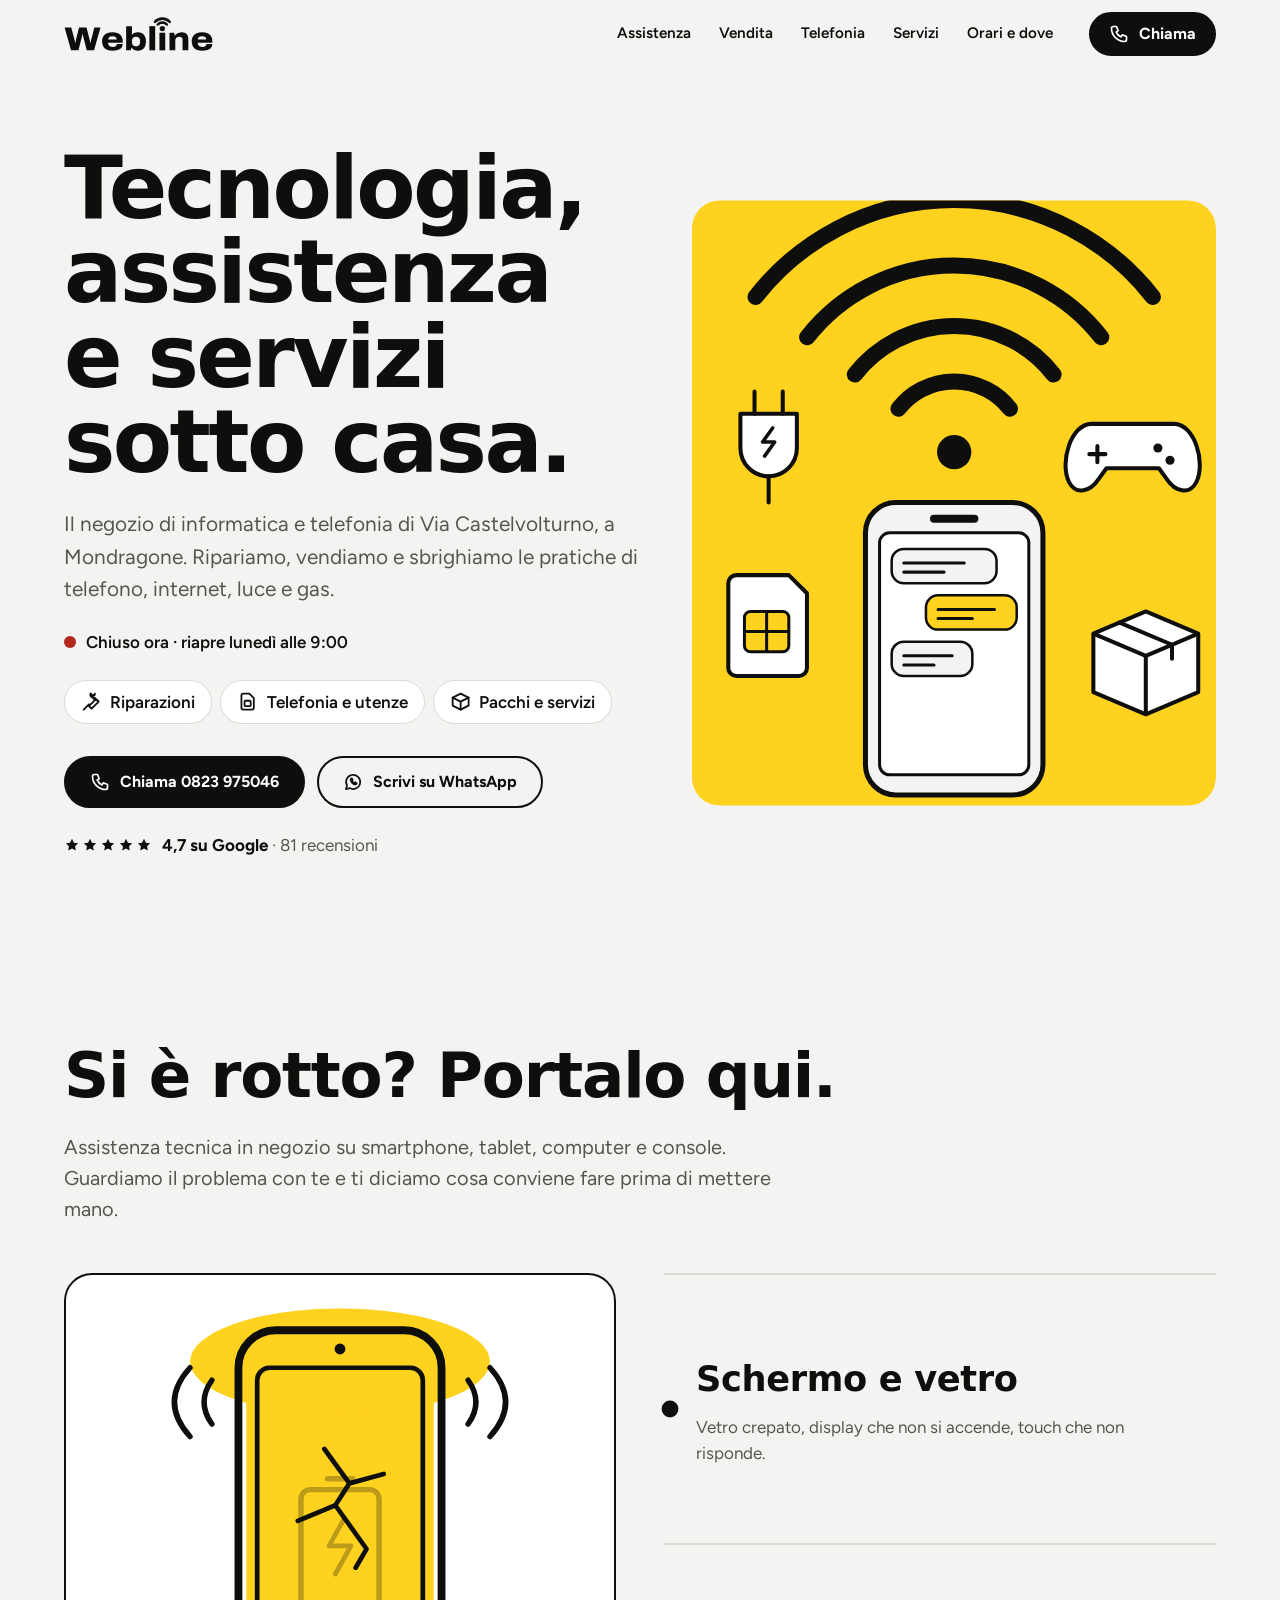
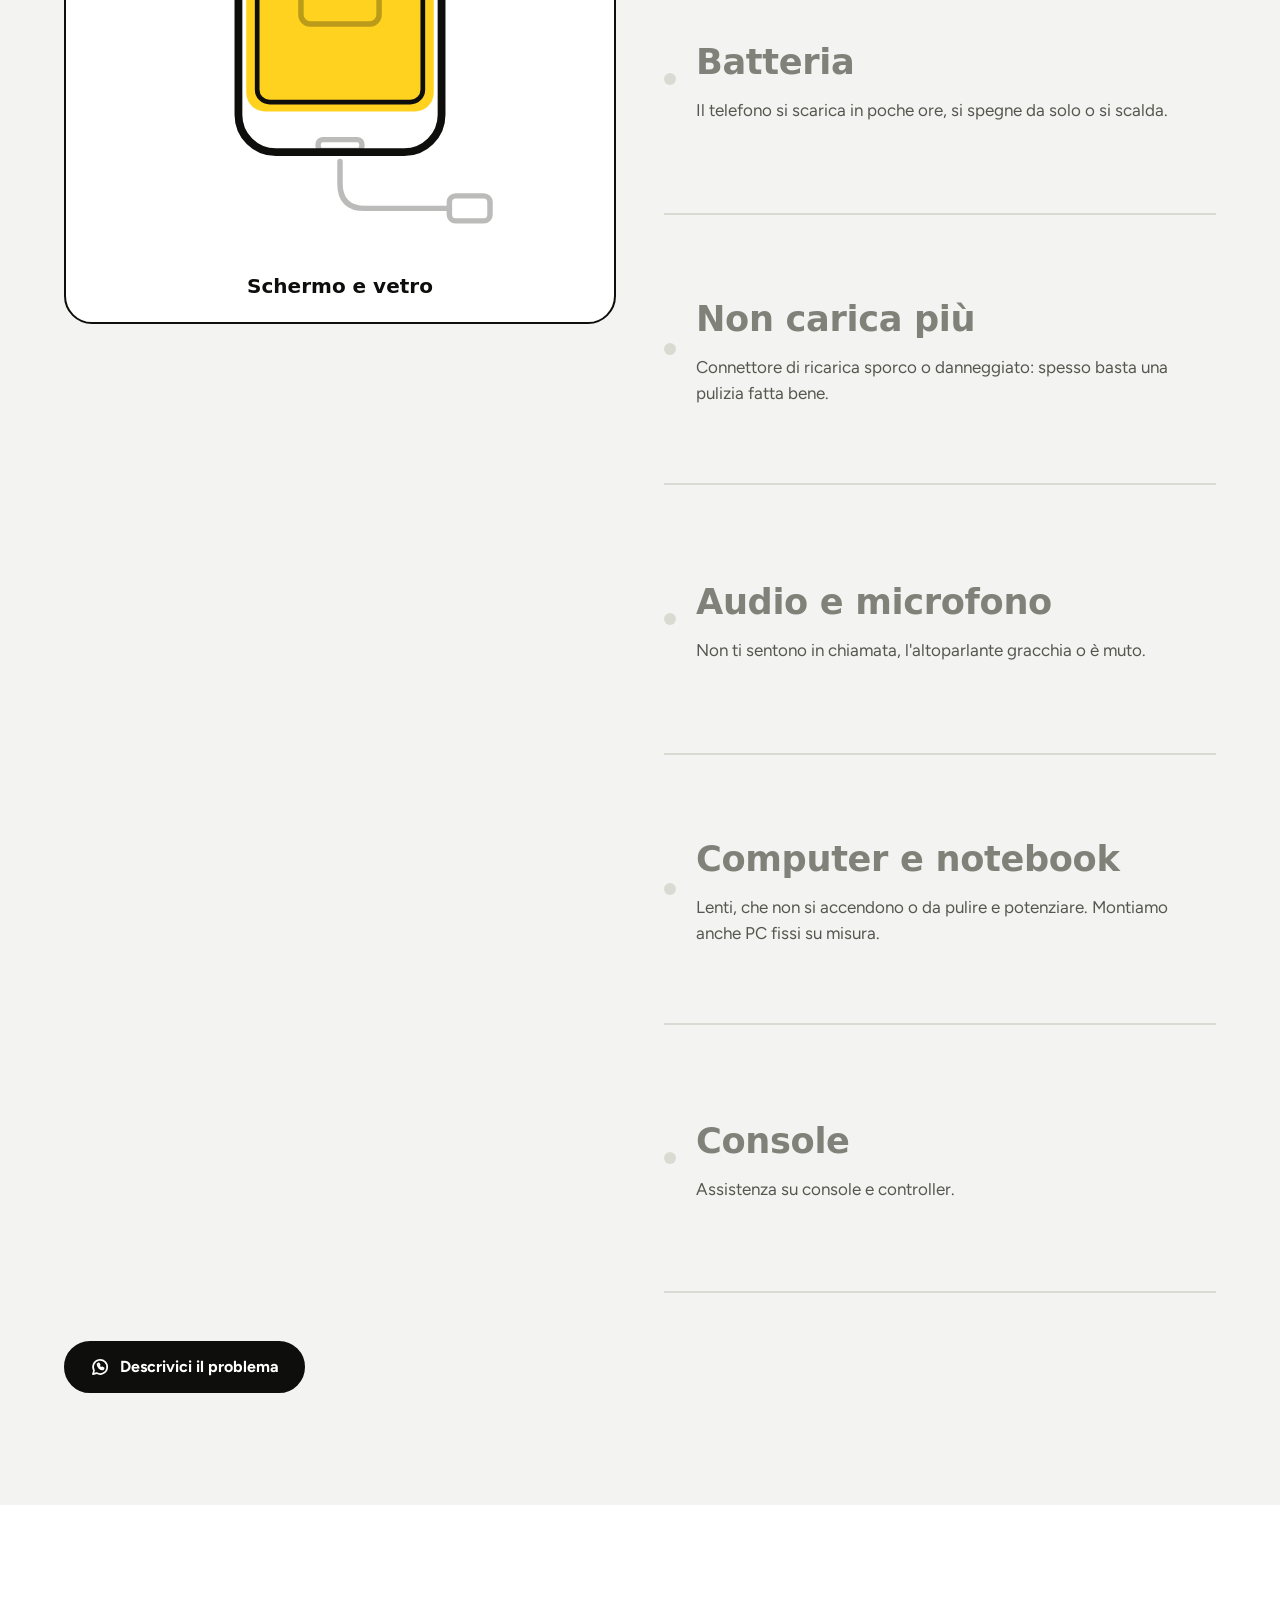
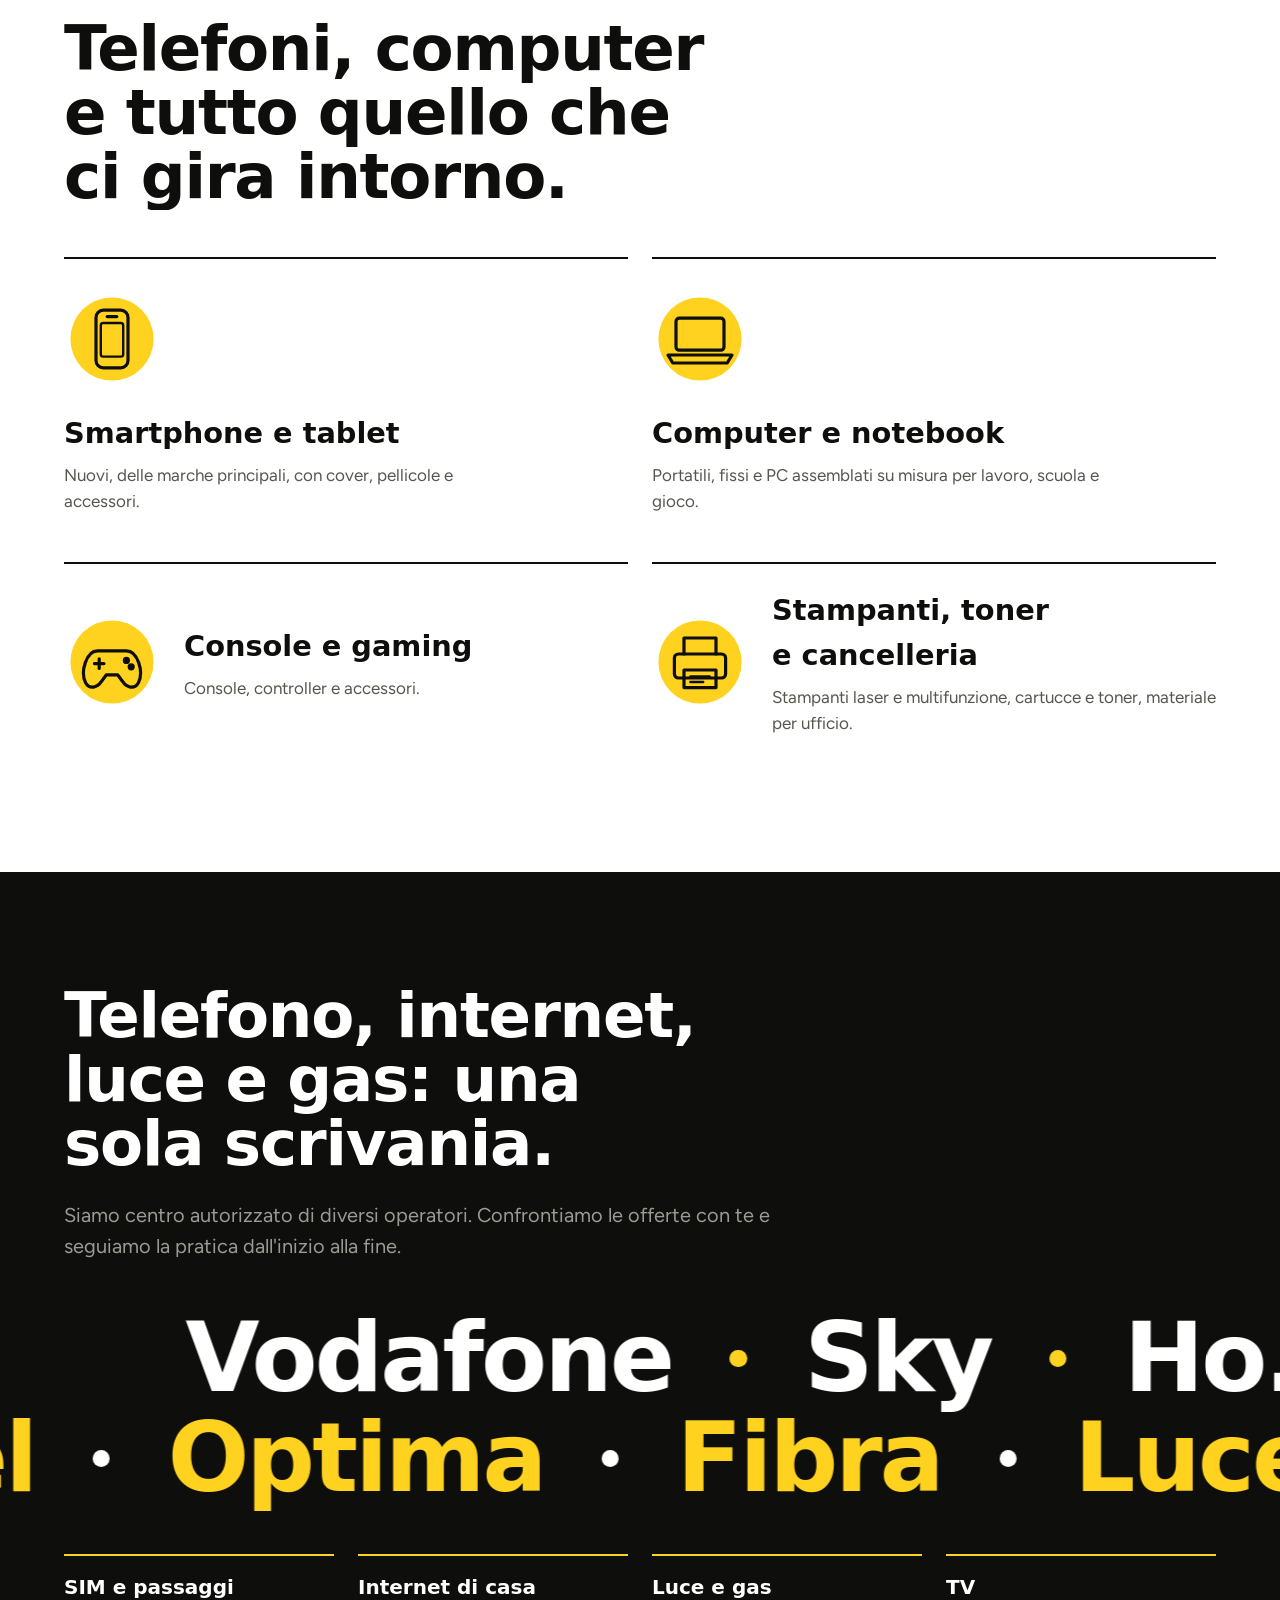
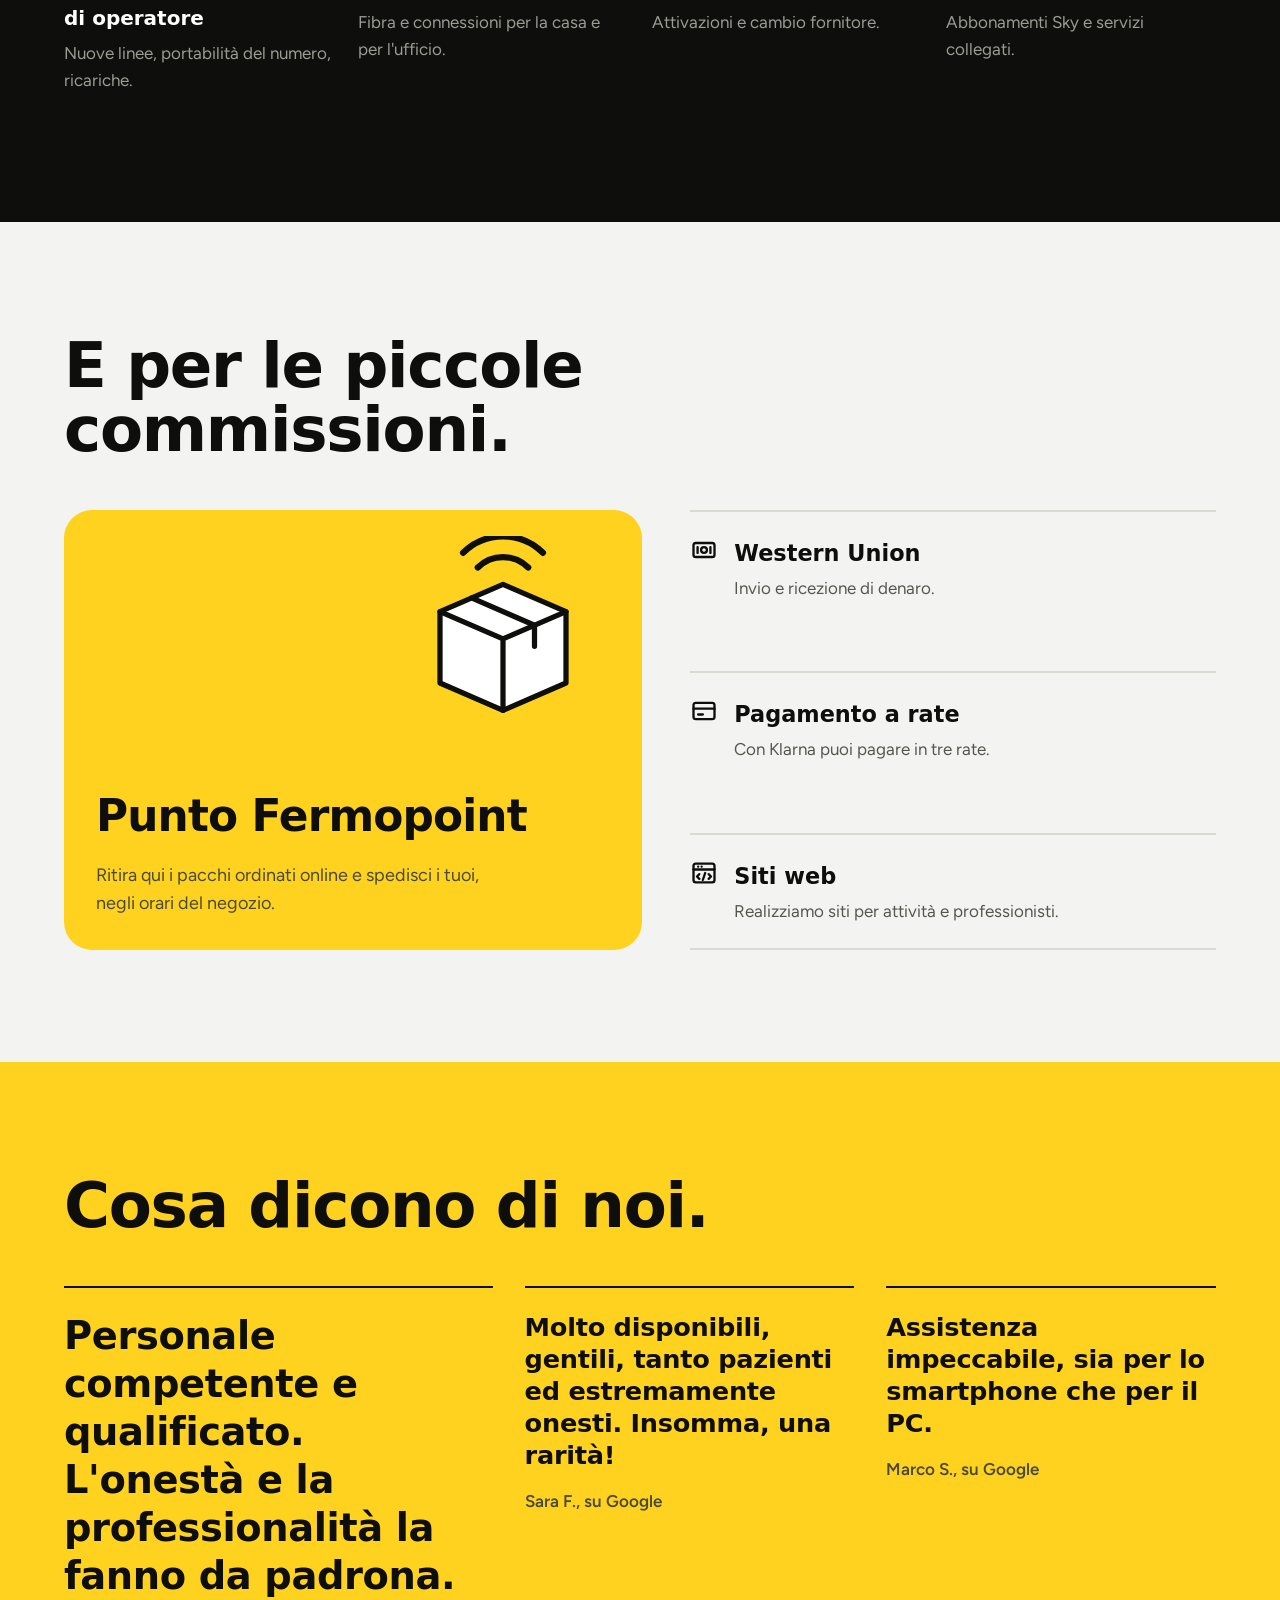
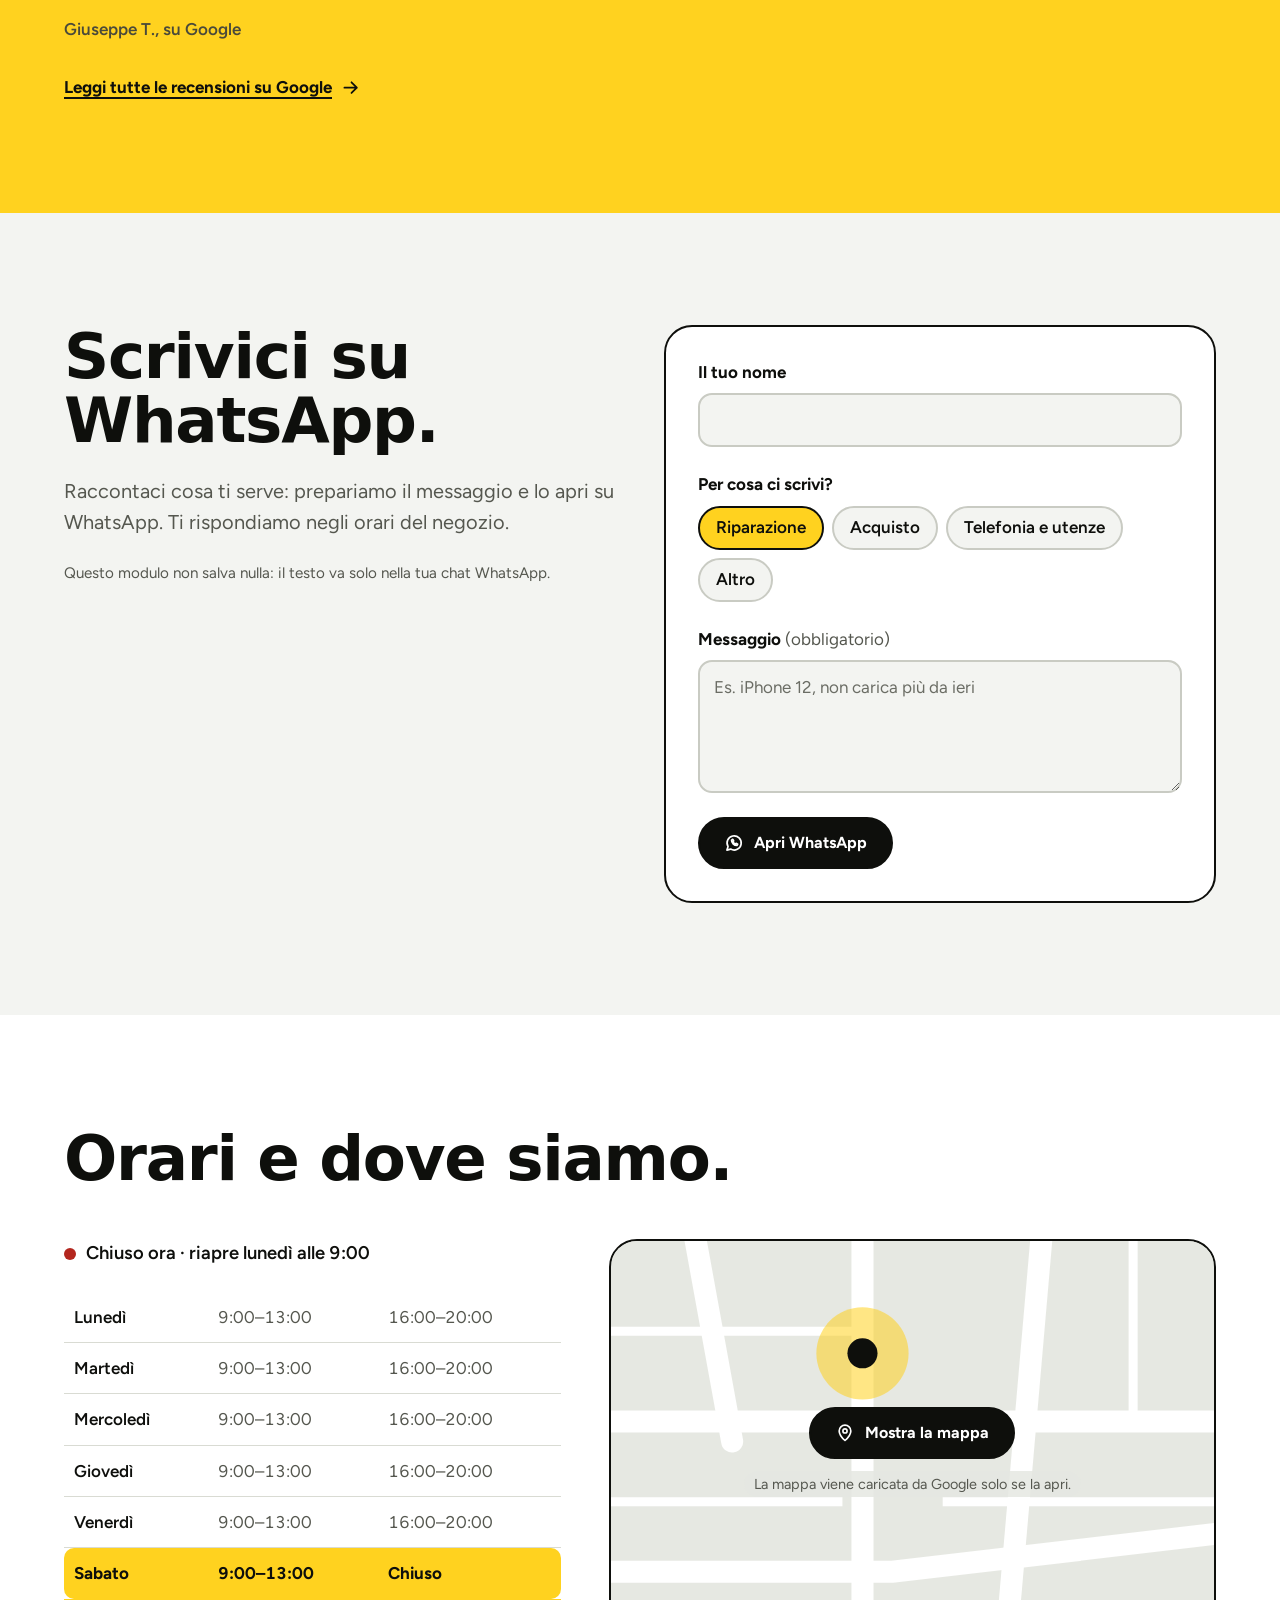
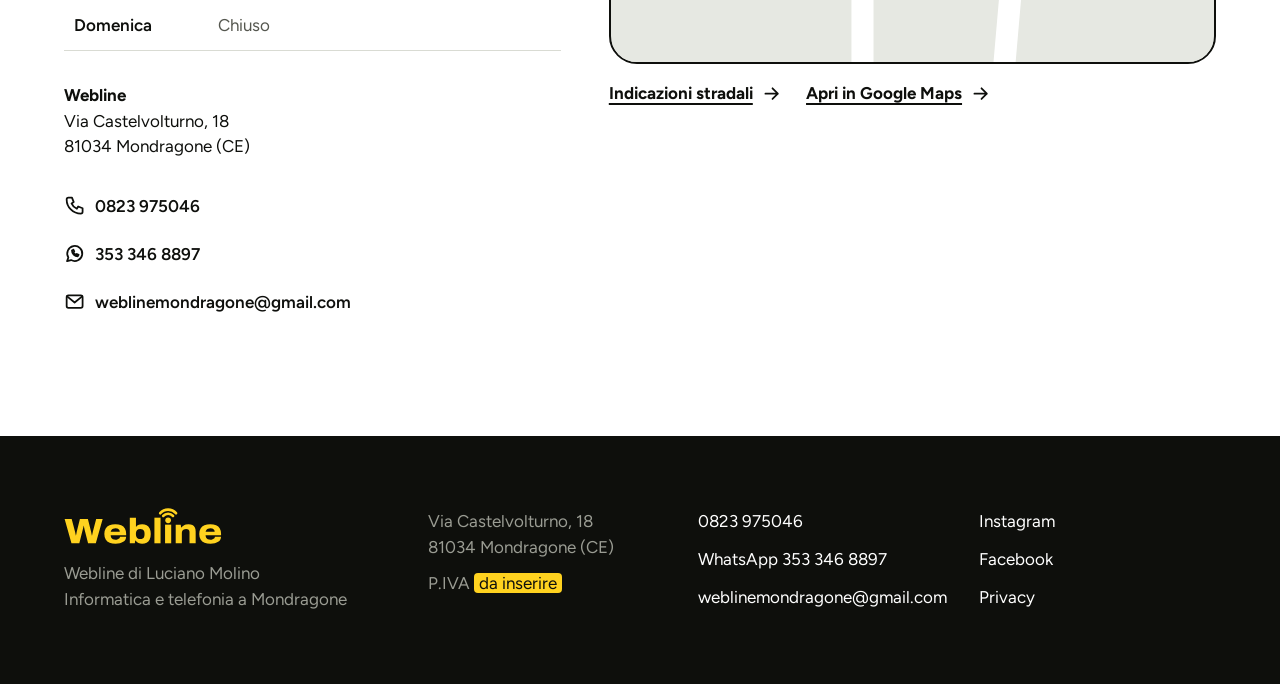
==== index.html @ 8e99d9e1 "Add files via upload" ====
<!doctype html>
<html lang="it">
<head>
<meta charset="utf-8">
<meta name="viewport" content="width=device-width, initial-scale=1">
<title>Webline Mondragone – Assistenza smartphone e PC, telefonia e servizi</title>
<meta name="description" content="Webline di Luciano Molino, Via Castelvolturno 18 a Mondragone: assistenza e vendita di smartphone, computer e console, centro telefonia e utenze, punto Fermopoint.">
<link rel="canonical" href="https://www.weblinemondragone.it/">
<meta name="theme-color" content="#FFD21F">
<meta property="og:type" content="website">
<meta property="og:locale" content="it_IT">
<meta property="og:title" content="Webline Mondragone – Tecnologia, assistenza e servizi sotto casa">
<meta property="og:description" content="Assistenza e vendita di smartphone, computer e console, telefonia e utenze, punto Fermopoint. Via Castelvolturno 18, Mondragone.">
<meta property="og:url" content="https://www.weblinemondragone.it/">
<meta property="og:image" content="https://www.weblinemondragone.it/assets/img/og.png">
<meta property="og:image:width" content="1200">
<meta property="og:image:height" content="630">
<link rel="icon" href="assets/img/favicon.svg" type="image/svg+xml">
<link rel="apple-touch-icon" href="assets/img/apple-touch-icon.png">
<link rel="preload" href="assets/fonts/archivo.woff2" as="font" type="font/woff2" crossorigin>
<link rel="preload" href="assets/fonts/figtree.woff2" as="font" type="font/woff2" crossorigin>
<link rel="stylesheet" href="assets/css/style.css?v=1">
<script type="application/ld+json">
{
  "@context": "https://schema.org",
  "@type": ["ComputerStore", "MobilePhoneStore"],
  "@id": "https://www.weblinemondragone.it/#negozio",
  "name": "Webline di Luciano Molino",
  "alternateName": "Webline Mondragone",
  "url": "https://www.weblinemondragone.it/",
  "logo": "https://www.weblinemondragone.it/assets/img/logo.svg",
  "image": "https://www.weblinemondragone.it/assets/img/og.png",
  "telephone": "+39 0823 975046",
  "email": "weblinemondragone@gmail.com",
  "address": {
    "@type": "PostalAddress",
    "streetAddress": "Via Castelvolturno, 18",
    "postalCode": "81034",
    "addressLocality": "Mondragone",
    "addressRegion": "CE",
    "addressCountry": "IT"
  },
  "geo": { "@type": "GeoCoordinates", "latitude": 41.114053, "longitude": 13.9073981 },
  "hasMap": "https://www.google.com/maps/search/?api=1&query=WebLine%20Mondragone&query_place_id=ChIJDYV8uSzeOhMRiIseJ2ymtq4",
  "openingHoursSpecification": [
    { "@type": "OpeningHoursSpecification", "dayOfWeek": ["Monday","Tuesday","Wednesday","Thursday","Friday"], "opens": "09:00", "closes": "13:00" },
    { "@type": "OpeningHoursSpecification", "dayOfWeek": ["Monday","Tuesday","Wednesday","Thursday","Friday"], "opens": "16:00", "closes": "20:00" },
    { "@type": "OpeningHoursSpecification", "dayOfWeek": "Saturday", "opens": "09:00", "closes": "13:00" }
  ],
  "areaServed": "Mondragone",
  "sameAs": [
    "https://www.instagram.com/weblinemondragone/",
    "https://www.facebook.com/web.line.90/"
  ]
}
</script>
</head>
<body>
<a class="skip" href="#contenuto">Vai al contenuto</a>

<header class="top" id="top">
  <div class="top__in">
    <a class="brand" href="#top" aria-label="Webline, torna all'inizio"><svg class="logo" xmlns="http://www.w3.org/2000/svg" viewBox="-10 -998 4490 1018" fill="currentColor" aria-hidden="true" focusable="false"><g transform="scale(1 -1)"><path transform="translate(0 0)" d="M201.1 0 7.7 687.3H207.4L302.3 323.1Q306.3 310 310.1 291.4Q314 272.7 318 253.7Q322 234.7 324.5 220.5H329.9Q331.9 231.3 334.5 245.2Q337.1 259 339.9 273.3Q342.6 287.5 345.5 300.6Q348.4 313.7 350.4 323.1L439.9 687.3H665.5L756.1 323.1Q759.4 311 763.2 292.6Q767.1 274.2 770.9 254.8Q774.8 235.5 777.4 220.5H782.8Q785 231.4 788 245Q791 258.6 793.9 272.7Q796.9 286.7 800 299.7Q803.1 312.8 805.6 323.1L899.9 687.3H1083.4L889.6 0H670.7L569.3 397.4Q566.1 411.9 561.8 429.7Q557.6 447.5 554.3 464.7Q551.1 481.9 548.8 494.1H543.8Q541.5 480.7 537.7 462.7Q534 444.7 530.3 427.4Q526.5 410.2 523.3 397.4L423 0Z"/><path transform="translate(1091 0)" d="M357.9 -12Q259.3 -12 187.9 17.4Q116.6 46.7 78.2 107.9Q39.8 169 39.8 263.5Q39.8 356.8 77.7 417.9Q115.6 479 185.3 509.2Q255.1 539.3 350.8 539.3Q448.4 539.3 516.8 510Q585.1 480.6 620.8 420.6Q656.5 360.6 656.5 268V229.4H218.5Q220.2 187.3 235.8 159Q251.4 130.7 282.2 117Q312.9 103.3 358.4 103.3Q384.1 103.3 406.3 109Q428.4 114.8 445 125.7Q461.5 136.5 471 152Q480.5 167.5 481.1 186.9H655.4Q655.4 139.9 634.2 102.8Q613 65.7 573.7 40.2Q534.4 14.7 479.6 1.4Q424.8 -12 357.9 -12ZM219.5 323.2H474.9Q474.9 347.8 466.4 366.4Q457.9 385 442.1 397.9Q426.4 410.8 404.5 417.3Q382.7 423.8 356.1 423.8Q314.9 423.8 285.9 411.9Q256.9 399.9 240.6 377.5Q224.2 355 219.5 323.2Z"/><path transform="translate(1787 0)" d="M410.8 -12Q355.1 -12 307 8.9Q258.9 29.7 226.6 77.4H218.8L205.4 0H63.9V724.3H237.8V469.2H245Q264.2 493 291 508.6Q317.8 524.2 349.6 531.8Q381.4 539.3 414.4 539.3Q485.9 539.3 540.3 509.5Q594.8 479.8 625.6 418.9Q656.4 358 656.4 264.1Q656.4 170 625.6 108.8Q594.8 47.5 539.7 17.8Q484.6 -12 410.8 -12ZM358.6 120.6Q400.6 120.6 427.6 136Q454.5 151.5 467.3 180.6Q480.1 209.8 480.1 250.1V276.4Q480.1 317 467.3 346.1Q454.5 375.1 427.8 390.9Q401.1 406.7 359 406.7Q328 406.7 304.9 396.8Q281.8 386.9 266.7 369Q251.6 351.2 244.1 326.2Q236.7 301.3 236.7 270.9V255.2Q236.7 215 249.9 184.7Q263 154.3 290.2 137.5Q317.4 120.6 358.6 120.6Z"/><path transform="translate(2483 0)" d="M63.6 0V724.3H237.5V0Z"/><path transform="translate(2784 0)" d="M63.6 0V527.3H237.5V0Z"/><path transform="translate(3085 0)" d="M63.6 0V527.3H205.7L217.8 445.9H225.8Q249.4 478.1 280.8 498.7Q312.1 519.3 349.1 529.3Q386.1 539.3 425.1 539.3Q491.6 539.3 536.7 516.7Q581.8 494.1 605.1 448.6Q628.4 403 628.4 333.8V0H454.3V309.4Q454.3 333.8 447.8 352Q441.3 370.2 429.1 382.2Q416.9 394.2 398.9 400.2Q380.9 406.2 357.6 406.2Q323.6 406.2 296.5 391.5Q269.4 376.7 253.4 351.2Q237.5 325.6 237.5 292.3V0Z"/><path transform="translate(3775 0)" d="M357.9 -12Q259.3 -12 187.9 17.4Q116.6 46.7 78.2 107.9Q39.8 169 39.8 263.5Q39.8 356.8 77.7 417.9Q115.6 479 185.3 509.2Q255.1 539.3 350.8 539.3Q448.4 539.3 516.8 510Q585.1 480.6 620.8 420.6Q656.5 360.6 656.5 268V229.4H218.5Q220.2 187.3 235.8 159Q251.4 130.7 282.2 117Q312.9 103.3 358.4 103.3Q384.1 103.3 406.3 109Q428.4 114.8 445 125.7Q461.5 136.5 471 152Q480.5 167.5 481.1 186.9H655.4Q655.4 139.9 634.2 102.8Q613 65.7 573.7 40.2Q534.4 14.7 479.6 1.4Q424.8 -12 357.9 -12ZM219.5 323.2H474.9Q474.9 347.8 466.4 366.4Q457.9 385 442.1 397.9Q426.4 410.8 404.5 417.3Q382.7 423.8 356.1 423.8Q314.9 423.8 285.9 411.9Q256.9 399.9 240.6 377.5Q224.2 355 219.5 323.2Z"/><circle cx="2934.5" cy="650" r="80"/><path class="arc" fill="none" stroke="currentColor" stroke-width="76" stroke-linecap="round" d="M3072 773.8A185 185 0 0 1 2797 773.8"/><path class="arc" fill="none" stroke="currentColor" stroke-width="76" stroke-linecap="round" d="M3157.4 850.7A300 300 0 0 1 2711.6 850.7"/></g></svg></a>
    <nav class="nav" aria-label="Sezioni">
      <a href="#assistenza">Assistenza</a>
      <a href="#vendita">Vendita</a>
      <a href="#telefonia">Telefonia</a>
      <a href="#servizi">Servizi</a>
      <a href="#dove">Orari e dove</a>
    </nav>
    <a class="btn btn--ink btn--sm top__call" href="tel:+390823975046"><svg class="ic" viewBox="0 0 24 24" aria-hidden="true" focusable="false" fill="none" stroke="currentColor" stroke-width="2" stroke-linecap="round" stroke-linejoin="round"><path d="M5 3h4l2 5-2.5 1.5a11 11 0 0 0 6 6L16 13l5 2v4a2 2 0 0 1-2 2A16 16 0 0 1 3 5a2 2 0 0 1 2-2"/></svg><span>Chiama</span></a>
    <button class="menu-btn" type="button" aria-expanded="false" aria-controls="menu"><span class="menu-btn__bars" aria-hidden="true"></span><span class="sr">Apri il menu</span></button>
  </div>
</header>

<div class="menu" id="menu" hidden>
  <nav aria-label="Menu">
    <a href="#assistenza">Assistenza</a>
    <a href="#vendita">Vendita</a>
    <a href="#telefonia">Telefonia</a>
    <a href="#servizi">Servizi</a>
    <a href="#scrivici">Scrivici</a>
    <a href="#dove">Orari e dove</a>
  </nav>
  <div class="menu__foot">
    <a class="btn btn--signal" href="tel:+390823975046"><svg class="ic" viewBox="0 0 24 24" aria-hidden="true" focusable="false" fill="none" stroke="currentColor" stroke-width="2" stroke-linecap="round" stroke-linejoin="round"><path d="M5 3h4l2 5-2.5 1.5a11 11 0 0 0 6 6L16 13l5 2v4a2 2 0 0 1-2 2A16 16 0 0 1 3 5a2 2 0 0 1 2-2"/></svg><span>0823 975046</span></a>
    <a class="btn btn--line-light" href="https://wa.me/393533468897" target="_blank" rel="noopener"><svg class="ic" viewBox="0 0 24 24" aria-hidden="true" focusable="false" fill="none" stroke="currentColor" stroke-width="2" stroke-linecap="round" stroke-linejoin="round"><path d="M3.5 20.5l1.4-4.2A8.5 8.5 0 1 1 8 19.3z"/><path d="M9 8.5c0 3.5 3 6.5 6.5 6.5l1-1.6-2-1-1 .8a5 5 0 0 1-2.7-2.7l.8-1-1-2z"/></svg><span>WhatsApp</span></a>
  </div>
</div>

<main id="contenuto">

<section class="hero" aria-labelledby="hero-t">
  <div class="hero__text">
    <h1 id="hero-t" class="hero__title"><span class="w">Tecnologia,</span> <span class="w">assistenza</span> <span class="w">e</span> <span class="w">servizi</span> <span class="w">sotto</span> <span class="w">casa.</span></h1>
    <p class="hero__sub">Il negozio di informatica e telefonia di Via Castelvolturno, a Mondragone. Ripariamo, vendiamo e sbrighiamo le pratiche di telefono, internet, luce e gas.</p>
    <p class="status" data-status><span class="status__dot" aria-hidden="true"></span><span data-status-text>Orari: lun–ven 9–13 e 16–20, sabato 9–13</span></p>
    <ul class="quick" aria-label="Vai a">
      <li><a href="#assistenza"><svg class="ic" viewBox="0 0 24 24" aria-hidden="true" focusable="false" fill="none" stroke="currentColor" stroke-width="2" stroke-linecap="round" stroke-linejoin="round"><path d="M14.7 6.3a4 4 0 0 0 5 5L21 13l-8 8-3-3 8-8-1.3-1.3a4 4 0 0 1-5-5l2.6 2.6 2-.4.4-2z" transform="translate(-1 -1)"/><path d="M3 21l6-6"/></svg>Riparazioni</a></li>
      <li><a href="#telefonia"><svg class="ic" viewBox="0 0 24 24" aria-hidden="true" focusable="false" fill="none" stroke="currentColor" stroke-width="2" stroke-linecap="round" stroke-linejoin="round"><path d="M7 3h7l5 5v11a2 2 0 0 1-2 2H7a2 2 0 0 1-2-2V5a2 2 0 0 1 2-2z"/><rect x="8.5" y="11" width="7" height="6" rx="1"/></svg>Telefonia e utenze</a></li>
      <li><a href="#servizi"><svg class="ic" viewBox="0 0 24 24" aria-hidden="true" focusable="false" fill="none" stroke="currentColor" stroke-width="2" stroke-linecap="round" stroke-linejoin="round"><path d="M3 7.5L12 3l9 4.5v9L12 21l-9-4.5z"/><path d="M3 7.5l9 4.5 9-4.5M12 12v9"/></svg>Pacchi e servizi</a></li>
    </ul>
    <div class="hero__cta">
      <a class="btn btn--ink" href="tel:+390823975046"><svg class="ic" viewBox="0 0 24 24" aria-hidden="true" focusable="false" fill="none" stroke="currentColor" stroke-width="2" stroke-linecap="round" stroke-linejoin="round"><path d="M5 3h4l2 5-2.5 1.5a11 11 0 0 0 6 6L16 13l5 2v4a2 2 0 0 1-2 2A16 16 0 0 1 3 5a2 2 0 0 1 2-2"/></svg><span>Chiama 0823 975046</span></a>
      <a class="btn btn--line" href="https://wa.me/393533468897" target="_blank" rel="noopener"><svg class="ic" viewBox="0 0 24 24" aria-hidden="true" focusable="false" fill="none" stroke="currentColor" stroke-width="2" stroke-linecap="round" stroke-linejoin="round"><path d="M3.5 20.5l1.4-4.2A8.5 8.5 0 1 1 8 19.3z"/><path d="M9 8.5c0 3.5 3 6.5 6.5 6.5l1-1.6-2-1-1 .8a5 5 0 0 1-2.7-2.7l.8-1-1-2z"/></svg><span>Scrivi su WhatsApp</span></a>
    </div>
    <p class="hero__proof"><a href="https://www.google.com/maps/search/?api=1&amp;query=WebLine%20Mondragone&amp;query_place_id=ChIJDYV8uSzeOhMRiIseJ2ymtq4" target="_blank" rel="noopener"><span class="stars" aria-hidden="true"><svg viewBox="0 0 24 24" aria-hidden="true"><path d="M12 2.8l2.8 5.9 6.4.8-4.7 4.4 1.2 6.4L12 17.2l-5.7 3.1 1.2-6.4-4.7-4.4 6.4-.8z" fill="currentColor"/></svg><svg viewBox="0 0 24 24" aria-hidden="true"><path d="M12 2.8l2.8 5.9 6.4.8-4.7 4.4 1.2 6.4L12 17.2l-5.7 3.1 1.2-6.4-4.7-4.4 6.4-.8z" fill="currentColor"/></svg><svg viewBox="0 0 24 24" aria-hidden="true"><path d="M12 2.8l2.8 5.9 6.4.8-4.7 4.4 1.2 6.4L12 17.2l-5.7 3.1 1.2-6.4-4.7-4.4 6.4-.8z" fill="currentColor"/></svg><svg viewBox="0 0 24 24" aria-hidden="true"><path d="M12 2.8l2.8 5.9 6.4.8-4.7 4.4 1.2 6.4L12 17.2l-5.7 3.1 1.2-6.4-4.7-4.4 6.4-.8z" fill="currentColor"/></svg><svg viewBox="0 0 24 24" aria-hidden="true"><path d="M12 2.8l2.8 5.9 6.4.8-4.7 4.4 1.2 6.4L12 17.2l-5.7 3.1 1.2-6.4-4.7-4.4 6.4-.8z" fill="currentColor"/></svg></span><span><strong>4,7 su Google</strong> · 81 recensioni</span></a></p>
  </div>

  <div class="hero__art" aria-hidden="true">
    <svg class="scene" viewBox="0 0 520 600" xmlns="http://www.w3.org/2000/svg">
      <g class="arcs" fill="none" stroke="#0E0F0C" stroke-width="16" stroke-linecap="round">
        <path class="h-arc" style="--i:0" d="M204.8 206.9A70 70 0 0 1 315.2 206.9"/>
<path class="h-arc" style="--i:1" d="M161.5 173.0A125 125 0 0 1 358.5 173.0"/>
<path class="h-arc" style="--i:2" d="M114.2 136.1A185 185 0 0 1 405.8 136.1"/>
<path class="h-arc" style="--i:3" d="M63.0 96.1A250 250 0 0 1 457.0 96.1"/>
      </g>
      <circle class="h-dot" cx="260" cy="250" r="17" fill="#0E0F0C"/>
      <g class="phone" data-depth="0.6">
        <rect x="172" y="300" width="176" height="290" rx="30" fill="#F3F4F1" stroke="#0E0F0C" stroke-width="5"/>
        <rect x="186" y="330" width="148" height="240" rx="10" fill="#fff" stroke="#0E0F0C" stroke-width="3"/>
        <rect x="236" y="312" width="48" height="8" rx="4" fill="#0E0F0C"/>
        <g class="bubbles">
          <rect class="b1" x="198" y="346" width="104" height="34" rx="12" fill="#F3F4F1" stroke="#0E0F0C" stroke-width="2.5"/>
          <path class="b1" d="M210 360h60M210 369h40" stroke="#0E0F0C" stroke-width="3" stroke-linecap="round"/>
          <rect class="b2" x="232" y="392" width="90" height="34" rx="12" fill="#FFD21F" stroke="#0E0F0C" stroke-width="2.5"/>
          <path class="b2" d="M244 406h56M244 415h34" stroke="#0E0F0C" stroke-width="3" stroke-linecap="round"/>
          <rect class="b3" x="198" y="438" width="80" height="34" rx="12" fill="#F3F4F1" stroke="#0E0F0C" stroke-width="2.5"/>
          <path class="b3" d="M210 452h48M210 461h30" stroke="#0E0F0C" stroke-width="3" stroke-linecap="round"/>
        </g>
      </g>
      <g class="float f-sim" data-depth="1.4">
        <path d="M44 372h52l18 18v74a8 8 0 0 1-8 8H44a8 8 0 0 1-8-8v-84a8 8 0 0 1 8-8z" fill="#fff" stroke="#0E0F0C" stroke-width="4" stroke-linejoin="round"/>
        <rect x="52" y="408" width="44" height="40" rx="6" fill="#FFD21F" stroke="#0E0F0C" stroke-width="3"/>
        <path d="M52 428h44M74 408v40" stroke="#0E0F0C" stroke-width="3"/>
      </g>
      <g class="float f-box" data-depth="1.8">
        <path d="M398 430l52-22 52 22v58l-52 22-52-22z" fill="#fff" stroke="#0E0F0C" stroke-width="4" stroke-linejoin="round"/>
        <path d="M398 430l52 22 52-22M450 452v58" fill="none" stroke="#0E0F0C" stroke-width="4" stroke-linejoin="round"/>
        <path d="M424 419l52 22v14" fill="none" stroke="#0E0F0C" stroke-width="4" stroke-linecap="round"/>
      </g>
      <g class="float f-pad" data-depth="1.1"><g transform="translate(0 110)">
        <path d="M396 112c-20 0-32 38-22 58 7 13 21 9 29-3l8-11h52l8 11c8 12 22 16 29 3 10-20-2-58-22-58z" fill="#fff" stroke="#0E0F0C" stroke-width="4" stroke-linejoin="round"/>
        <path d="M402 134v16M394 142h16" stroke="#0E0F0C" stroke-width="4" stroke-linecap="round"/>
        <circle cx="462" cy="136" r="4.5" fill="#0E0F0C"/><circle cx="474" cy="148" r="4.5" fill="#0E0F0C"/>
      </g></g>
      <g class="float f-plug" data-depth="1.5"><g transform="translate(-10 80)">
        <path d="M58 132h56v34a28 28 0 0 1-56 0z" fill="#fff" stroke="#0E0F0C" stroke-width="4" stroke-linejoin="round"/>
        <path d="M72 132v-22M100 132v-22M86 194v26" stroke="#0E0F0C" stroke-width="4" stroke-linecap="round"/>
        <path d="M90 146l-10 14h12l-10 14" fill="none" stroke="#0E0F0C" stroke-width="3.5" stroke-linecap="round" stroke-linejoin="round"/>
      </g></g>
    </svg>
  </div>
</section>

<section class="repair" id="assistenza" aria-labelledby="rep-t">
  <div class="repair__head">
    <h2 id="rep-t" class="h2">Si è rotto? Portalo qui.</h2>
    <p class="lead">Assistenza tecnica in negozio su smartphone, tablet, computer e console. Guardiamo il problema con te e ti diciamo cosa conviene fare prima di mettere mano.</p>
  </div>
  <div class="repair__grid">
    <div class="repair__visual" aria-hidden="true">
      <div class="device-stage">
        <svg class="dev dev--phone is-on" viewBox="0 0 320 360" xmlns="http://www.w3.org/2000/svg">
          <g class="hl">
            <rect data-hl="schermo" x="100" y="38" width="120" height="226" rx="12"/>
            <rect data-hl="batteria" x="122" y="100" width="76" height="124" rx="12"/>
            <ellipse data-hl="connettore" cx="160" cy="300" rx="42" ry="26"/>
            <ellipse data-hl="audio" cx="160" cy="40" rx="96" ry="34"/>
          </g>
          <g fill="none" stroke="#0E0F0C" stroke-linecap="round" stroke-linejoin="round">
            <rect x="95" y="20" width="130" height="270" rx="24" stroke-width="5"/>
            <rect x="107" y="44" width="106" height="214" rx="8" stroke-width="3"/>
            <circle cx="160" cy="32" r="3.5" fill="#0E0F0C" stroke="none"/>
            <path class="crack" data-part="schermo" d="M150 96l16 22-9 14 20 28-7 12M166 118l22-6M157 132l-24 10" stroke-width="3"/>
            <g class="batt" data-part="batteria" stroke-width="3.5">
              <rect x="135" y="122" width="50" height="86" rx="6"/>
              <path d="M152 115h16"/>
              <path d="M163 140l-10 18h14l-10 18" stroke-width="3"/>
            </g>
            <g data-part="connettore" stroke-width="3.5">
              <rect x="146" y="282" width="28" height="7" rx="3"/>
              <path d="M160 296v14q0 16 16 16h54"/>
              <rect x="230" y="318" width="26" height="16" rx="4"/>
            </g>
            <g data-part="audio" stroke-width="3.5">
              <path d="M78 52q-10 14 0 28M64 44q-20 22 0 44"/>
              <path d="M242 52q10 14 0 28M256 44q20 22 0 44"/>
            </g>
          </g>
        </svg>
        <svg class="dev dev--laptop" viewBox="0 0 320 360" xmlns="http://www.w3.org/2000/svg">
          <rect class="hl-fill" x="66" y="74" width="188" height="128" rx="10"/>
          <g fill="none" stroke="#0E0F0C" stroke-width="5" stroke-linecap="round" stroke-linejoin="round">
            <rect x="72" y="80" width="176" height="118" rx="8"/>
            <rect x="84" y="92" width="152" height="94" rx="3" stroke-width="3"/>
            <path d="M44 212h232l-16 26H60z"/>
            <path d="M140 225h40" stroke-width="3.5"/>
            <circle cx="160" cy="139" r="26" stroke-width="3.5"/>
            <path d="M160 113v10M160 155v10M134 139h10M176 139h10M142 121l7 7M171 150l7 7M142 157l7-7M171 128l7-7" stroke-width="3"/>
            <circle cx="160" cy="139" r="8" stroke-width="3"/>
          </g>
        </svg>
        <svg class="dev dev--pad" viewBox="0 0 320 360" xmlns="http://www.w3.org/2000/svg">
          <path class="hl-fill" d="M96 116c-40 0-62 76-42 116 14 26 42 18 58-6l16-22h104l16 22c16 24 44 32 58 6 20-40-2-116-42-116z" transform="translate(-14 0) scale(1.04)"/>
          <g fill="none" stroke="#0E0F0C" stroke-width="5" stroke-linecap="round" stroke-linejoin="round">
            <path d="M96 116c-40 0-62 76-42 116 14 26 42 18 58-6l16-22h104l16 22c16 24 44 32 58 6 20-40-2-116-42-116z"/>
            <path d="M104 146v32M88 162h32"/>
            <circle cx="132" cy="196" r="12" stroke-width="3.5"/><circle cx="188" cy="196" r="12" stroke-width="3.5"/>
          </g>
          <g fill="#0E0F0C"><circle cx="222" cy="148" r="7"/><circle cx="242" cy="166" r="7"/><circle cx="202" cy="166" r="7"/><circle cx="222" cy="184" r="7"/></g>
        </svg>
      </div>
      <p class="device-cap" data-cap>Schermo e vetro</p>
    </div>

    <ol class="repair__list" role="list">
      <li class="rep" data-dev="phone" data-part="schermo">
        <h3>Schermo e vetro</h3>
        <p>Vetro crepato, display che non si accende, touch che non risponde.</p>
      </li>
      <li class="rep" data-dev="phone" data-part="batteria">
        <h3>Batteria</h3>
        <p>Il telefono si scarica in poche ore, si spegne da solo o si scalda.</p>
      </li>
      <li class="rep" data-dev="phone" data-part="connettore">
        <h3>Non carica più</h3>
        <p>Connettore di ricarica sporco o danneggiato: spesso basta una pulizia fatta bene.</p>
      </li>
      <li class="rep" data-dev="phone" data-part="audio">
        <h3>Audio e microfono</h3>
        <p>Non ti sentono in chiamata, l'altoparlante gracchia o è muto.</p>
      </li>
      <li class="rep" data-dev="laptop">
        <h3>Computer e notebook</h3>
        <p>Lenti, che non si accendono o da pulire e potenziare. Montiamo anche PC fissi su misura.</p>
      </li>
      <li class="rep" data-dev="pad">
        <h3>Console</h3>
        <p>Assistenza su console e controller.</p>
      </li>
    </ol>
  </div>
  <p class="repair__cta"><a class="btn btn--ink" href="#scrivici"><svg class="ic" viewBox="0 0 24 24" aria-hidden="true" focusable="false" fill="none" stroke="currentColor" stroke-width="2" stroke-linecap="round" stroke-linejoin="round"><path d="M3.5 20.5l1.4-4.2A8.5 8.5 0 1 1 8 19.3z"/><path d="M9 8.5c0 3.5 3 6.5 6.5 6.5l1-1.6-2-1-1 .8a5 5 0 0 1-2.7-2.7l.8-1-1-2z"/></svg><span>Descrivici il problema</span></a></p>
</section>

<section class="sale" id="vendita" aria-labelledby="sale-t">
  <h2 id="sale-t" class="h2">Telefoni, computer e tutto quello che ci gira intorno.</h2>
  <ul class="sale__list" role="list">
    <li class="sale__item sale__item--big">
      <svg class="art" viewBox="0 0 120 120" aria-hidden="true" focusable="false"><circle cx="60" cy="60" r="52" fill="#FFD21F"/><g fill="none" stroke="#0E0F0C" stroke-width="4" stroke-linecap="round" stroke-linejoin="round"><rect x="40" y="24" width="40" height="72" rx="9"/><path d="M54 32h12"/><rect x="46" y="40" width="28" height="42" rx="3" stroke-width="3"/></g></svg>
      <div><h3>Smartphone e tablet</h3><p>Nuovi, delle marche principali, con cover, pellicole e accessori.</p></div>
    </li>
    <li class="sale__item sale__item--big">
      <svg class="art" viewBox="0 0 120 120" aria-hidden="true" focusable="false"><circle cx="60" cy="60" r="52" fill="#FFD21F"/><g fill="none" stroke="#0E0F0C" stroke-width="4" stroke-linecap="round" stroke-linejoin="round"><rect x="30" y="34" width="60" height="40" rx="4"/><path d="M20 80h80l-6 10H26z"/></g></svg>
      <div><h3>Computer e notebook</h3><p>Portatili, fissi e PC assemblati su misura per lavoro, scuola e gioco.</p></div>
    </li>
    <li class="sale__item">
      <svg class="art" viewBox="0 0 120 120" aria-hidden="true" focusable="false"><circle cx="60" cy="60" r="52" fill="#FFD21F"/><g fill="none" stroke="#0E0F0C" stroke-width="4" stroke-linecap="round" stroke-linejoin="round"><path d="M42 46c-14 0-22 26-15 40 5 9 15 6 20-2l6-8h14l6 8c5 8 15 11 20 2 7-14-1-40-15-40z"/><path d="M44 56v12M38 62h12"/><circle cx="78" cy="58" r="2.5" fill="#0E0F0C"/><circle cx="84" cy="66" r="2.5" fill="#0E0F0C"/></g></svg>
      <div><h3>Console e gaming</h3><p>Console, controller e accessori.</p></div>
    </li>
    <li class="sale__item">
      <svg class="art" viewBox="0 0 120 120" aria-hidden="true" focusable="false"><circle cx="60" cy="60" r="52" fill="#FFD21F"/><g fill="none" stroke="#0E0F0C" stroke-width="4" stroke-linecap="round" stroke-linejoin="round"><path d="M40 50V30h40v20"/><rect x="28" y="50" width="64" height="30" rx="5"/><path d="M40 70h40v22H40z"/><path d="M48 78h24M48 85h16" stroke-width="3"/></g></svg>
      <div><h3>Stampanti, toner e cancelleria</h3><p>Stampanti laser e multifunzione, cartucce e toner, materiale per ufficio.</p></div>
    </li>
  </ul>
</section>

<section class="tel" id="telefonia" aria-labelledby="tel-t">
  <div class="tel__in">
    <h2 id="tel-t" class="h2">Telefono, internet, luce e gas: una sola scrivania.</h2>
    <p class="lead">Siamo centro autorizzato di diversi operatori. Confrontiamo le offerte con te e seguiamo la pratica dall'inizio alla fine.</p>
  </div>
  <div class="ops" aria-label="Operatori">
    <p class="ops__row" data-drift="-1"><span>Vodafone</span><span>Sky</span><span>Ho.</span><span>Digi</span><span>Kena</span><span>Lycamobile</span><span>Vodafone</span><span>Sky</span><span>Ho.</span></p>
    <p class="ops__row ops__row--b" data-drift="1"><span>Enel</span><span>Optima</span><span>Fibra</span><span>Luce e gas</span><span>Enel</span><span>Optima</span><span>Fibra</span><span>Luce e gas</span></p>
  </div>
  <ul class="tel__list" role="list">
    <li><h3>SIM e passaggi di operatore</h3><p>Nuove linee, portabilità del numero, ricariche.</p></li>
    <li><h3>Internet di casa</h3><p>Fibra e connessioni per la casa e per l'ufficio.</p></li>
    <li><h3>Luce e gas</h3><p>Attivazioni e cambio fornitore.</p></li>
    <li><h3>TV</h3><p>Abbonamenti Sky e servizi collegati.</p></li>
  </ul>
</section>

<section class="more" id="servizi" aria-labelledby="more-t">
  <h2 id="more-t" class="h2">E per le piccole commissioni.</h2>
  <div class="more__grid">
    <article class="more__main">
      <svg class="art art--xl" viewBox="0 0 200 200" aria-hidden="true" focusable="false"><g fill="none" stroke="#0E0F0C" stroke-width="5" stroke-linejoin="round" stroke-linecap="round"><path d="M40 72l60-26 60 26v68l-60 26-60-26z" fill="#fff"/><path d="M40 72l60 26 60-26M100 98v68"/><path d="M70 59l60 26v20" /></g><g class="box-arcs" fill="none" stroke="#0E0F0C" stroke-width="6" stroke-linecap="round"><path d="M76 30a34 34 0 0 1 48 0"/><path d="M62 16a54 54 0 0 1 76 0"/></g></svg>
      <h3>Punto Fermopoint</h3>
      <p>Ritira qui i pacchi ordinati online e spedisci i tuoi, negli orari del negozio.</p>
    </article>
    <ul class="more__list" role="list">
      <li><svg class="ic ic--lg" viewBox="0 0 24 24" aria-hidden="true" focusable="false" fill="none" stroke="currentColor" stroke-width="2" stroke-linecap="round" stroke-linejoin="round"><rect x="3" y="6" width="18" height="12" rx="2"/><circle cx="12" cy="12" r="2.5"/><path d="M6.5 9.5v5M17.5 9.5v5"/></svg><div><h3>Western Union</h3><p>Invio e ricezione di denaro.</p></div></li>
      <li><svg class="ic ic--lg" viewBox="0 0 24 24" aria-hidden="true" focusable="false" fill="none" stroke="currentColor" stroke-width="2" stroke-linecap="round" stroke-linejoin="round"><rect x="3" y="5" width="18" height="14" rx="2"/><path d="M3 10h18M7 15h4"/></svg><div><h3>Pagamento a rate</h3><p>Con Klarna puoi pagare in tre rate.</p></div></li>
      <li><svg class="ic ic--lg" viewBox="0 0 24 24" aria-hidden="true" focusable="false" fill="none" stroke="currentColor" stroke-width="2" stroke-linecap="round" stroke-linejoin="round"><rect x="3" y="4" width="18" height="16" rx="2"/><path d="M3 9h18M7 6.5h.01M10 6.5h.01M8 13l-2 2 2 2M16 13l2 2-2 2M13 12l-2 6"/></svg><div><h3>Siti web</h3><p>Realizziamo siti per attività e professionisti.</p></div></li>
    </ul>
  </div>
</section>

<section class="voices" aria-labelledby="voices-t">
  <h2 id="voices-t" class="h2">Cosa dicono di noi.</h2>
  <ul class="voices__list" role="list">
    <li><blockquote><p>Personale competente e qualificato. L'onestà e la professionalità la fanno da padrona.</p></blockquote><p class="who">Giuseppe T., su Google</p></li>
    <li><blockquote><p>Molto disponibili, gentili, tanto pazienti ed estremamente onesti. Insomma, una rarità!</p></blockquote><p class="who">Sara F., su Google</p></li>
    <li><blockquote><p>Assistenza impeccabile, sia per lo smartphone che per il PC.</p></blockquote><p class="who">Marco S., su Google</p></li>
  </ul>
  <p><a class="link-arrow" href="https://www.google.com/maps/search/?api=1&amp;query=WebLine%20Mondragone&amp;query_place_id=ChIJDYV8uSzeOhMRiIseJ2ymtq4" target="_blank" rel="noopener">Leggi tutte le recensioni su Google<svg class="ic ic--arrow" viewBox="0 0 24 24" aria-hidden="true" focusable="false" fill="none" stroke="currentColor" stroke-width="2" stroke-linecap="round" stroke-linejoin="round"><path d="M5 12h14M13 6l6 6-6 6"/></svg></a></p>
</section>

<section class="write" id="scrivici" aria-labelledby="write-t">
  <div class="write__text">
    <h2 id="write-t" class="h2">Scrivici su WhatsApp.</h2>
    <p class="lead">Raccontaci cosa ti serve: prepariamo il messaggio e lo apri su WhatsApp. Ti rispondiamo negli orari del negozio.</p>
    <p class="note">Questo modulo non salva nulla: il testo va solo nella tua chat WhatsApp.</p>
  </div>
  <form class="form" id="wa-form" novalidate>
    <div class="field">
      <label for="f-nome">Il tuo nome</label>
      <input id="f-nome" name="nome" type="text" autocomplete="given-name">
    </div>
    <fieldset class="field">
      <legend>Per cosa ci scrivi?</legend>
      <div class="pills">
        <label><input type="radio" name="tema" value="una riparazione" checked><span>Riparazione</span></label>
        <label><input type="radio" name="tema" value="un acquisto"><span>Acquisto</span></label>
        <label><input type="radio" name="tema" value="telefonia, internet, luce o gas"><span>Telefonia e utenze</span></label>
        <label><input type="radio" name="tema" value="un'altra cosa"><span>Altro</span></label>
      </div>
    </fieldset>
    <div class="field">
      <label for="f-msg">Messaggio <span class="req">(obbligatorio)</span></label>
      <textarea id="f-msg" name="msg" rows="4" placeholder="Es. iPhone 12, non carica più da ieri" aria-describedby="f-msg-err" required></textarea>
      <p class="err" id="f-msg-err" hidden>Scrivi due parole sul problema o su cosa ti serve.</p>
    </div>
    <button class="btn btn--ink" type="submit"><svg class="ic" viewBox="0 0 24 24" aria-hidden="true" focusable="false" fill="none" stroke="currentColor" stroke-width="2" stroke-linecap="round" stroke-linejoin="round"><path d="M3.5 20.5l1.4-4.2A8.5 8.5 0 1 1 8 19.3z"/><path d="M9 8.5c0 3.5 3 6.5 6.5 6.5l1-1.6-2-1-1 .8a5 5 0 0 1-2.7-2.7l.8-1-1-2z"/></svg><span>Apri WhatsApp</span></button>
  </form>
</section>

<section class="where" id="dove" aria-labelledby="where-t">
  <h2 id="where-t" class="h2">Orari e dove siamo.</h2>
  <div class="where__grid">
    <div class="hours">
      <p class="status status--big" data-status><span class="status__dot" aria-hidden="true"></span><span data-status-text>Lun–ven 9–13 e 16–20, sabato 9–13</span></p>
      <table class="hours__t">
        <caption class="sr">Orari di apertura</caption>
        <tbody>
          <tr data-day="1"><th scope="row">Lunedì</th><td>9:00–13:00</td><td>16:00–20:00</td></tr>
          <tr data-day="2"><th scope="row">Martedì</th><td>9:00–13:00</td><td>16:00–20:00</td></tr>
          <tr data-day="3"><th scope="row">Mercoledì</th><td>9:00–13:00</td><td>16:00–20:00</td></tr>
          <tr data-day="4"><th scope="row">Giovedì</th><td>9:00–13:00</td><td>16:00–20:00</td></tr>
          <tr data-day="5"><th scope="row">Venerdì</th><td>9:00–13:00</td><td>16:00–20:00</td></tr>
          <tr data-day="6"><th scope="row">Sabato</th><td>9:00–13:00</td><td>Chiuso</td></tr>
          <tr data-day="0"><th scope="row">Domenica</th><td colspan="2">Chiuso</td></tr>
        </tbody>
      </table>
      <address class="addr">
        <strong>Webline</strong><br>
        Via Castelvolturno, 18<br>
        81034 Mondragone (CE)
      </address>
      <ul class="contacts" role="list">
        <li><a href="tel:+390823975046"><svg class="ic" viewBox="0 0 24 24" aria-hidden="true" focusable="false" fill="none" stroke="currentColor" stroke-width="2" stroke-linecap="round" stroke-linejoin="round"><path d="M5 3h4l2 5-2.5 1.5a11 11 0 0 0 6 6L16 13l5 2v4a2 2 0 0 1-2 2A16 16 0 0 1 3 5a2 2 0 0 1 2-2"/></svg>0823 975046</a></li>
        <li><a href="https://wa.me/393533468897" target="_blank" rel="noopener"><svg class="ic" viewBox="0 0 24 24" aria-hidden="true" focusable="false" fill="none" stroke="currentColor" stroke-width="2" stroke-linecap="round" stroke-linejoin="round"><path d="M3.5 20.5l1.4-4.2A8.5 8.5 0 1 1 8 19.3z"/><path d="M9 8.5c0 3.5 3 6.5 6.5 6.5l1-1.6-2-1-1 .8a5 5 0 0 1-2.7-2.7l.8-1-1-2z"/></svg>353 346 8897</a></li>
        <li><a href="mailto:weblinemondragone@gmail.com"><svg class="ic" viewBox="0 0 24 24" aria-hidden="true" focusable="false" fill="none" stroke="currentColor" stroke-width="2" stroke-linecap="round" stroke-linejoin="round"><rect x="3" y="5" width="18" height="14" rx="2"/><path d="M3.5 6l8.5 7 8.5-7"/></svg>weblinemondragone@gmail.com</a></li>
      </ul>
    </div>
    <div class="map">
      <div class="map__frame" data-map>
        <div class="map__facade">
          <svg class="map__art" viewBox="0 0 600 420" aria-hidden="true">
            <rect width="600" height="420" fill="#E6E8E2"/>
            <g stroke="#fff" stroke-width="22" fill="none" stroke-linecap="round">
              <path d="M-20 180H620"/><path d="M250 -20V440"/><path d="M430 -20l-40 460"/><path d="M-20 330h300l340-40"/><path d="M80 -20l40 220"/>
            </g>
            <g stroke="#fff" stroke-width="9" fill="none"><path d="M-20 90h260M330 260h290M-20 260h250M520 -20v200"/></g>
            <g transform="translate(250 112)">
              <circle r="46" fill="#FFD21F" opacity=".55"/>
              <circle r="15" fill="#0E0F0C"/>
            </g>
          </svg>
          <button class="btn btn--ink map__load" type="button"><svg class="ic" viewBox="0 0 24 24" aria-hidden="true" focusable="false" fill="none" stroke="currentColor" stroke-width="2" stroke-linecap="round" stroke-linejoin="round"><path d="M12 21s-7-6.2-7-11.5a7 7 0 0 1 14 0C19 14.8 12 21 12 21z"/><circle cx="12" cy="9.5" r="2.5"/></svg><span>Mostra la mappa</span></button>
          <p class="map__note">La mappa viene caricata da Google solo se la apri.</p>
        </div>
      </div>
      <p class="map__links">
        <a class="link-arrow" href="https://www.google.com/maps/dir/?api=1&amp;destination=WebLine%20Mondragone&amp;destination_place_id=ChIJDYV8uSzeOhMRiIseJ2ymtq4" target="_blank" rel="noopener">Indicazioni stradali<svg class="ic ic--arrow" viewBox="0 0 24 24" aria-hidden="true" focusable="false" fill="none" stroke="currentColor" stroke-width="2" stroke-linecap="round" stroke-linejoin="round"><path d="M5 12h14M13 6l6 6-6 6"/></svg></a>
        <a class="link-arrow" href="https://www.google.com/maps/search/?api=1&amp;query=WebLine%20Mondragone&amp;query_place_id=ChIJDYV8uSzeOhMRiIseJ2ymtq4" target="_blank" rel="noopener">Apri in Google Maps<svg class="ic ic--arrow" viewBox="0 0 24 24" aria-hidden="true" focusable="false" fill="none" stroke="currentColor" stroke-width="2" stroke-linecap="round" stroke-linejoin="round"><path d="M5 12h14M13 6l6 6-6 6"/></svg></a>
      </p>
    </div>
  </div>
</section>

</main>

<footer class="foot">
  <div class="foot__in">
    <div class="foot__brand"><svg class="logo" xmlns="http://www.w3.org/2000/svg" viewBox="-10 -998 4490 1018" fill="currentColor" aria-hidden="true" focusable="false"><g transform="scale(1 -1)"><path transform="translate(0 0)" d="M201.1 0 7.7 687.3H207.4L302.3 323.1Q306.3 310 310.1 291.4Q314 272.7 318 253.7Q322 234.7 324.5 220.5H329.9Q331.9 231.3 334.5 245.2Q337.1 259 339.9 273.3Q342.6 287.5 345.5 300.6Q348.4 313.7 350.4 323.1L439.9 687.3H665.5L756.1 323.1Q759.4 311 763.2 292.6Q767.1 274.2 770.9 254.8Q774.8 235.5 777.4 220.5H782.8Q785 231.4 788 245Q791 258.6 793.9 272.7Q796.9 286.7 800 299.7Q803.1 312.8 805.6 323.1L899.9 687.3H1083.4L889.6 0H670.7L569.3 397.4Q566.1 411.9 561.8 429.7Q557.6 447.5 554.3 464.7Q551.1 481.9 548.8 494.1H543.8Q541.5 480.7 537.7 462.7Q534 444.7 530.3 427.4Q526.5 410.2 523.3 397.4L423 0Z"/><path transform="translate(1091 0)" d="M357.9 -12Q259.3 -12 187.9 17.4Q116.6 46.7 78.2 107.9Q39.8 169 39.8 263.5Q39.8 356.8 77.7 417.9Q115.6 479 185.3 509.2Q255.1 539.3 350.8 539.3Q448.4 539.3 516.8 510Q585.1 480.6 620.8 420.6Q656.5 360.6 656.5 268V229.4H218.5Q220.2 187.3 235.8 159Q251.4 130.7 282.2 117Q312.9 103.3 358.4 103.3Q384.1 103.3 406.3 109Q428.4 114.8 445 125.7Q461.5 136.5 471 152Q480.5 167.5 481.1 186.9H655.4Q655.4 139.9 634.2 102.8Q613 65.7 573.7 40.2Q534.4 14.7 479.6 1.4Q424.8 -12 357.9 -12ZM219.5 323.2H474.9Q474.9 347.8 466.4 366.4Q457.9 385 442.1 397.9Q426.4 410.8 404.5 417.3Q382.7 423.8 356.1 423.8Q314.9 423.8 285.9 411.9Q256.9 399.9 240.6 377.5Q224.2 355 219.5 323.2Z"/><path transform="translate(1787 0)" d="M410.8 -12Q355.1 -12 307 8.9Q258.9 29.7 226.6 77.4H218.8L205.4 0H63.9V724.3H237.8V469.2H245Q264.2 493 291 508.6Q317.8 524.2 349.6 531.8Q381.4 539.3 414.4 539.3Q485.9 539.3 540.3 509.5Q594.8 479.8 625.6 418.9Q656.4 358 656.4 264.1Q656.4 170 625.6 108.8Q594.8 47.5 539.7 17.8Q484.6 -12 410.8 -12ZM358.6 120.6Q400.6 120.6 427.6 136Q454.5 151.5 467.3 180.6Q480.1 209.8 480.1 250.1V276.4Q480.1 317 467.3 346.1Q454.5 375.1 427.8 390.9Q401.1 406.7 359 406.7Q328 406.7 304.9 396.8Q281.8 386.9 266.7 369Q251.6 351.2 244.1 326.2Q236.7 301.3 236.7 270.9V255.2Q236.7 215 249.9 184.7Q263 154.3 290.2 137.5Q317.4 120.6 358.6 120.6Z"/><path transform="translate(2483 0)" d="M63.6 0V724.3H237.5V0Z"/><path transform="translate(2784 0)" d="M63.6 0V527.3H237.5V0Z"/><path transform="translate(3085 0)" d="M63.6 0V527.3H205.7L217.8 445.9H225.8Q249.4 478.1 280.8 498.7Q312.1 519.3 349.1 529.3Q386.1 539.3 425.1 539.3Q491.6 539.3 536.7 516.7Q581.8 494.1 605.1 448.6Q628.4 403 628.4 333.8V0H454.3V309.4Q454.3 333.8 447.8 352Q441.3 370.2 429.1 382.2Q416.9 394.2 398.9 400.2Q380.9 406.2 357.6 406.2Q323.6 406.2 296.5 391.5Q269.4 376.7 253.4 351.2Q237.5 325.6 237.5 292.3V0Z"/><path transform="translate(3775 0)" d="M357.9 -12Q259.3 -12 187.9 17.4Q116.6 46.7 78.2 107.9Q39.8 169 39.8 263.5Q39.8 356.8 77.7 417.9Q115.6 479 185.3 509.2Q255.1 539.3 350.8 539.3Q448.4 539.3 516.8 510Q585.1 480.6 620.8 420.6Q656.5 360.6 656.5 268V229.4H218.5Q220.2 187.3 235.8 159Q251.4 130.7 282.2 117Q312.9 103.3 358.4 103.3Q384.1 103.3 406.3 109Q428.4 114.8 445 125.7Q461.5 136.5 471 152Q480.5 167.5 481.1 186.9H655.4Q655.4 139.9 634.2 102.8Q613 65.7 573.7 40.2Q534.4 14.7 479.6 1.4Q424.8 -12 357.9 -12ZM219.5 323.2H474.9Q474.9 347.8 466.4 366.4Q457.9 385 442.1 397.9Q426.4 410.8 404.5 417.3Q382.7 423.8 356.1 423.8Q314.9 423.8 285.9 411.9Q256.9 399.9 240.6 377.5Q224.2 355 219.5 323.2Z"/><circle cx="2934.5" cy="650" r="80"/><path class="arc" fill="none" stroke="currentColor" stroke-width="76" stroke-linecap="round" d="M3072 773.8A185 185 0 0 1 2797 773.8"/><path class="arc" fill="none" stroke="currentColor" stroke-width="76" stroke-linecap="round" d="M3157.4 850.7A300 300 0 0 1 2711.6 850.7"/></g></svg><p>Webline di Luciano Molino<br>Informatica e telefonia a Mondragone</p></div>
    <div class="foot__col">
      <p>Via Castelvolturno, 18<br>81034 Mondragone (CE)</p>
      <p>P.IVA <mark class="todo">da inserire</mark></p>
    </div>
    <div class="foot__col">
      <a href="tel:+390823975046">0823 975046</a>
      <a href="https://wa.me/393533468897" target="_blank" rel="noopener">WhatsApp 353 346 8897</a>
      <a href="mailto:weblinemondragone@gmail.com">weblinemondragone@gmail.com</a>
    </div>
    <div class="foot__col">
      <a href="https://www.instagram.com/weblinemondragone/" target="_blank" rel="noopener">Instagram</a>
      <a href="https://www.facebook.com/web.line.90/" target="_blank" rel="noopener">Facebook</a>
      <a href="privacy.html">Privacy</a>
    </div>
  </div>
</footer>

<nav class="dock" aria-label="Azioni rapide">
  <a href="tel:+390823975046"><svg class="ic" viewBox="0 0 24 24" aria-hidden="true" focusable="false" fill="none" stroke="currentColor" stroke-width="2" stroke-linecap="round" stroke-linejoin="round"><path d="M5 3h4l2 5-2.5 1.5a11 11 0 0 0 6 6L16 13l5 2v4a2 2 0 0 1-2 2A16 16 0 0 1 3 5a2 2 0 0 1 2-2"/></svg><span>Chiama</span></a>
  <a href="https://wa.me/393533468897" target="_blank" rel="noopener"><svg class="ic" viewBox="0 0 24 24" aria-hidden="true" focusable="false" fill="none" stroke="currentColor" stroke-width="2" stroke-linecap="round" stroke-linejoin="round"><path d="M3.5 20.5l1.4-4.2A8.5 8.5 0 1 1 8 19.3z"/><path d="M9 8.5c0 3.5 3 6.5 6.5 6.5l1-1.6-2-1-1 .8a5 5 0 0 1-2.7-2.7l.8-1-1-2z"/></svg><span>WhatsApp</span></a>
  <a href="https://www.google.com/maps/dir/?api=1&amp;destination=WebLine%20Mondragone&amp;destination_place_id=ChIJDYV8uSzeOhMRiIseJ2ymtq4" target="_blank" rel="noopener"><svg class="ic" viewBox="0 0 24 24" aria-hidden="true" focusable="false" fill="none" stroke="currentColor" stroke-width="2" stroke-linecap="round" stroke-linejoin="round"><path d="M12 21s-7-6.2-7-11.5a7 7 0 0 1 14 0C19 14.8 12 21 12 21z"/><circle cx="12" cy="9.5" r="2.5"/></svg><span>Indicazioni</span></a>
</nav>

<script src="assets/js/main.js?v=1" defer></script>
</body>
</html>
---- assets/css/style.css ----
/* Webline – stile */
@font-face{font-family:"Archivo";src:url("../fonts/archivo.woff2") format("woff2");font-weight:100 900;font-stretch:62% 125%;font-display:swap}
@font-face{font-family:"Figtree";src:url("../fonts/figtree.woff2") format("woff2");font-weight:300 900;font-display:swap}

:root{
  --ink:#0E0F0C;--paper:#F3F4F1;--white:#fff;--signal:#FFD21F;
  --muted:#55574F;--muted-sig:#4A4A3A;--muted-ink:#9A9C93;
  --open:#127A3A;--closed:#B3261E;--line:#D9DBD3;
  --display:"Archivo",system-ui,sans-serif;--body:"Figtree",system-ui,sans-serif;
  --out:cubic-bezier(.23,1,.32,1);
  --pad:clamp(20px,5vw,72px);--max:1240px;
  --s1:8px;--s2:12px;--s3:16px;--s4:24px;--s5:32px;--s6:48px;--s7:72px;--s8:112px;
  --top-h:68px;
}
*,*::before,*::after{box-sizing:border-box}
html{scroll-behavior:smooth;scroll-padding-top:calc(var(--top-h) + 16px);-webkit-text-size-adjust:100%}
body{margin:0;background:var(--paper);color:var(--ink);font:400 1.0625rem/1.55 var(--body);-webkit-font-smoothing:antialiased;text-rendering:optimizeLegibility}
img,svg{display:block;max-width:100%}
a{color:inherit;text-underline-offset:.2em;text-decoration-thickness:2px}
h1,h2,h3{font-family:var(--display);margin:0;text-wrap:balance}
p{margin:0}
::selection{background:var(--signal);color:var(--ink)}
:focus-visible{outline:3px solid var(--ink);outline-offset:3px;border-radius:6px}
.tel :focus-visible,.foot :focus-visible,.menu :focus-visible,.voices :focus-visible{outline-color:var(--signal)}
.sr{position:absolute!important;width:1px;height:1px;overflow:hidden;clip:rect(0 0 0 0);white-space:nowrap}
.skip{position:fixed;left:16px;top:-80px;z-index:100;background:var(--ink);color:var(--signal);padding:12px 18px;border-radius:999px;font-weight:700;text-decoration:none;transition:top .3s var(--out)}
.skip:focus{top:12px}
mark.todo{background:var(--signal);color:var(--ink);padding:0 .3em;border-radius:4px}
html{scrollbar-color:var(--ink) var(--paper)}

/* icone */
.ic{width:1.25em;height:1.25em;flex:none}
.ic--lg{width:28px;height:28px}

/* bottoni */
.btn{display:inline-flex;align-items:center;justify-content:center;gap:10px;min-height:52px;padding:0 24px;border-radius:999px;border:2px solid var(--ink);font:700 1rem/1 var(--body);text-decoration:none;cursor:pointer;transition:scale .16s var(--out),background-color .2s,color .2s;white-space:nowrap}
.btn:active{scale:.97}
.btn--ink{background:var(--ink);color:var(--white)}
.btn--line{background:transparent;color:var(--ink)}
.btn--signal{background:var(--signal);color:var(--ink);border-color:var(--signal)}
.btn--line-light{background:transparent;color:var(--white);border-color:var(--white)}
.btn--sm{min-height:44px;padding:0 18px}
@media (hover:hover) and (pointer:fine){
  .btn--ink:hover{background:#2a2c27}
  .btn--line:hover{background:var(--ink);color:var(--white)}
  .btn--signal:hover{background:#ffe066}
}

/* header */
.top{position:sticky;top:0;z-index:50;background:color-mix(in srgb,var(--paper) 92%,transparent);border-bottom:1px solid transparent;transition:border-color .3s}
.top.is-scrolled{border-bottom-color:var(--line)}
.top__in{max-width:calc(var(--max) + 2*var(--pad));margin:0 auto;padding:0 var(--pad);height:var(--top-h);display:flex;align-items:center;gap:var(--s4)}
.brand{display:block;color:var(--ink);margin-right:auto;padding:6px 0}
.brand .logo{height:34px;width:auto}
.nav{display:flex;gap:4px}
.nav a{padding:10px 12px;border-radius:999px;text-decoration:none;font-weight:600;font-size:.95rem}
@media (hover:hover) and (pointer:fine){.nav a:hover{background:#E4E6E0}}
.menu-btn{display:none;width:48px;height:48px;border-radius:999px;border:2px solid var(--ink);background:transparent;cursor:pointer;place-items:center;color:var(--ink)}
.menu-btn__bars,.menu-btn__bars::before{display:block;width:18px;height:2px;background:currentColor;border-radius:2px;position:relative;transition:rotate .3s var(--out),translate .3s var(--out)}
.menu-btn__bars::before{content:"";position:absolute;top:6px;left:0}
.menu-btn__bars{translate:0 -3px}
.menu-btn[aria-expanded="true"] .menu-btn__bars{rotate:45deg;translate:0 0}
.menu-btn[aria-expanded="true"] .menu-btn__bars::before{rotate:-90deg;top:0}

.menu{position:fixed;inset:var(--top-h) 0 0;z-index:49;background:var(--ink);color:var(--white);padding:var(--s5) var(--pad);display:flex;flex-direction:column;justify-content:space-between;opacity:0;translate:0 -8px;transition:opacity .25s var(--out),translate .35s var(--out)}
.menu[hidden]{display:none}
.menu.is-open{opacity:1;translate:0 0}
.menu nav{display:flex;flex-direction:column}
.menu nav a{font:800 clamp(1.8rem,8vw,2.6rem)/1.15 var(--display);font-stretch:112%;text-decoration:none;padding:10px 0;border-bottom:1px solid #2b2d28}
.menu__foot{display:grid;gap:12px;padding-bottom:max(16px,env(safe-area-inset-bottom))}

@media (max-width:960px){
  .nav,.top__call span{display:none}
  .top__call{width:48px;padding:0}
  .menu-btn{display:grid}
  .brand .logo{height:30px}
}

/* tipografia comune */
.h2{font-size:clamp(2rem,1.2rem + 3.4vw,4rem);font-weight:800;font-stretch:112%;line-height:1.02;letter-spacing:-.02em;max-width:18ch}
.lead{font-size:clamp(1.08rem,1rem + .4vw,1.25rem);color:var(--muted);max-width:56ch;margin-top:var(--s4)}
section{padding:var(--s8) var(--pad)}
section > *{max-width:var(--max);margin-left:auto;margin-right:auto}
.hero,.write{margin-inline:auto}
.hero > *,.write > *{margin:0;max-width:none}
section > .h2{max-width:var(--max);padding-right:calc(100% - min(100%,18ch))}

/* hero */
.hero{display:grid;grid-template-columns:1.05fr .95fr;gap:var(--s6);align-items:center;padding-top:clamp(32px,6vw,80px);padding-bottom:var(--s7);max-width:calc(var(--max) + 2*var(--pad))}
.hero__title{font-size:clamp(2.6rem,1.4rem + 5vw,5.6rem);font-weight:800;font-stretch:118%;line-height:.98;letter-spacing:-.03em}
.hero__title .w{display:inline-block}
.hero__sub{font-size:clamp(1.08rem,1rem + .4vw,1.3rem);color:var(--muted);max-width:50ch;margin-top:var(--s4)}
.status{display:inline-flex;align-items:center;gap:10px;margin-top:var(--s4);font-weight:600;font-variant-numeric:tabular-nums}
.status__dot{width:12px;height:12px;border-radius:50%;background:var(--muted);flex:none;position:relative}
.status.is-open .status__dot{background:var(--open)}
.status.is-open .status__dot::after{content:"";position:absolute;inset:0;border-radius:50%;background:var(--open);animation:ping 2.4s var(--out) infinite}
.status.is-closed .status__dot{background:var(--closed)}
.status.is-open [data-status-text]{color:var(--open)}
@keyframes ping{0%{scale:1;opacity:.6}80%,100%{scale:2.6;opacity:0}}
.quick{list-style:none;margin:var(--s4) 0 0;padding:0;display:flex;flex-wrap:wrap;gap:8px}
.quick a{display:inline-flex;align-items:center;gap:8px;min-height:44px;padding:0 16px;border-radius:999px;background:var(--white);border:1px solid var(--line);font-weight:600;text-decoration:none;transition:scale .16s var(--out),border-color .2s}
.quick a:active{scale:.97}
@media (hover:hover) and (pointer:fine){.quick a:hover{border-color:var(--ink)}}
.hero__cta{display:flex;flex-wrap:wrap;gap:12px;margin-top:var(--s5)}
.hero__proof{margin-top:var(--s4)}
.hero__proof a{display:inline-flex;align-items:center;gap:10px;text-decoration:none;color:var(--muted)}
.hero__proof strong{color:var(--ink)}
.stars{display:flex;gap:2px;color:var(--ink)}
.stars svg{width:16px;height:16px}
.hero__art{position:relative;aspect-ratio:520/600;background:var(--signal);border-radius:28px;overflow:hidden;clip-path:inset(0 round 28px)}
.scene{width:100%;height:100%}
.scene .float{animation:float 7s ease-in-out infinite}
.scene .f-box{animation-delay:-2s}.scene .f-pad{animation-delay:-4s}.scene .f-plug{animation-delay:-1s}
@keyframes float{0%,100%{transform:translateY(0)}50%{transform:translateY(-8px)}}
.scene .phone,.scene .float{transform-box:fill-box}
.h-arc,.h-dot{transform-box:view-box;transform-origin:260px 250px}

/* assistenza */
.repair__head{margin-bottom:var(--s6)}
.repair__grid{display:grid;grid-template-columns:minmax(0,1fr) minmax(0,1fr);gap:var(--s6);align-items:start}
.repair__visual{position:sticky;top:calc(var(--top-h) + 24px);background:var(--white);border:2px solid var(--ink);border-radius:28px;padding:var(--s4)}
.device-stage{position:relative;aspect-ratio:320/360}
.dev{position:absolute;inset:0;width:100%;height:100%;opacity:0;scale:.94;transition:opacity .45s var(--out),scale .6s var(--out)}
.dev.is-on{opacity:1;scale:1}
.dev .hl > *{fill:var(--signal);opacity:0;transition:opacity .4s var(--out)}
.dev .hl > .is-on{opacity:1}
.dev [data-part]{opacity:.28;transition:opacity .4s var(--out)}
.dev [data-part].is-on{opacity:1}
.hl-fill{fill:var(--signal)}
.device-cap{font:800 1.25rem/1.2 var(--display);font-stretch:112%;text-align:center;margin-top:var(--s2)}
.repair__list{list-style:none;margin:0;padding:0}
.rep{padding:var(--s5) 0 var(--s5) var(--s5);border-top:2px solid var(--line);min-height:30vh;display:flex;flex-direction:column;justify-content:center;position:relative;transition:color .3s}
.rep:last-child{border-bottom:2px solid var(--line)}
.rep::before{content:"";position:absolute;left:0;top:50%;width:12px;height:12px;margin-top:-6px;border-radius:50%;background:var(--line);transition:background-color .3s,scale .4s var(--out)}
.rep.is-active::before{background:var(--ink);scale:1.4}
.rep h3{font-size:clamp(1.5rem,1.1rem + 1.4vw,2.2rem);font-weight:800;font-stretch:112%;letter-spacing:-.01em;color:#80827A;transition:color .3s}
.rep p{color:var(--muted);margin-top:var(--s1);max-width:44ch}
.rep.is-active h3{color:var(--ink)}
.repair__cta{margin-top:var(--s6)}

/* vendita */
.sale{background:var(--white)}
.sale__list{list-style:none;margin:var(--s6) auto 0;padding:0;display:grid;grid-template-columns:repeat(12,1fr);gap:var(--s4)}
.sale__item{display:flex;gap:var(--s4);align-items:center;padding:var(--s4) 0;border-top:2px solid var(--ink);grid-column:span 6}
.sale__item--big{grid-column:span 6;flex-direction:column;align-items:flex-start;padding-top:var(--s5)}
.sale__item--big .art{width:min(220px,50%)}
.sale__item .art{width:96px;flex:none}
.sale__item h3{font-size:clamp(1.35rem,1.1rem + .9vw,1.8rem);font-weight:800;font-stretch:112%}
.sale__item p{color:var(--muted);margin-top:6px;max-width:42ch}

/* telefonia */
.tel{background:var(--ink);color:var(--white);overflow:hidden}
.tel .lead{color:var(--muted-ink)}
.ops{max-width:none;margin:var(--s6) calc(-1*var(--pad)) var(--s6);display:grid;gap:4px}
.ops__row{display:flex;gap:.6em;white-space:nowrap;font:800 clamp(2.6rem,1.2rem + 6vw,6rem)/1 var(--display);font-stretch:125%;letter-spacing:-.03em;will-change:transform}
.ops__row span::after{content:"";display:inline-block;width:.18em;height:.18em;border-radius:50%;background:var(--signal);margin-left:.6em;vertical-align:.25em}
.ops__row--b{color:var(--signal)}
.ops__row--b span::after{background:var(--white)}
.tel__list{list-style:none;padding:0;display:grid;grid-template-columns:repeat(4,1fr);gap:var(--s4);margin-top:0}
.tel__list li{border-top:2px solid var(--signal);padding-top:var(--s3)}
.tel__list h3{font-size:1.25rem;font-weight:800;font-stretch:112%}
.tel__list p{color:var(--muted-ink);margin-top:6px}

/* servizi */
.more__grid{display:grid;grid-template-columns:1.1fr 1fr;gap:var(--s6);margin-top:var(--s6);align-items:stretch}
.more__main{background:var(--signal);border-radius:28px;padding:var(--s5);display:flex;flex-direction:column;justify-content:flex-end;min-height:440px;position:relative;overflow:hidden}
.more__main .art--xl{position:absolute;right:6%;top:6%;width:min(42%,210px)}
.more__main h3{font-size:clamp(1.8rem,1.3rem + 1.8vw,2.8rem);font-weight:800;font-stretch:118%;letter-spacing:-.02em}
.more__main p{color:var(--muted-sig);margin-top:var(--s2);max-width:34ch;font-size:1.125rem}
.box-arcs path{transform-box:view-box;transform-origin:100px 52px}
.more__list{list-style:none;margin:0;padding:0;display:grid;align-content:space-between}
.more__list li{display:flex;gap:var(--s3);align-items:flex-start;padding:var(--s4) 0;border-top:2px solid var(--line)}
.more__list li:last-child{border-bottom:2px solid var(--line)}
.more__list h3{font-size:1.4rem;font-weight:800;font-stretch:112%}
.more__list p{color:var(--muted);margin-top:4px}

/* recensioni */
.voices{background:var(--signal)}
.voices__list{list-style:none;padding:0;margin:var(--s6) auto var(--s5);display:grid;grid-template-columns:1.3fr 1fr 1fr;gap:var(--s5)}
.voices__list li{border-top:2px solid var(--ink);padding-top:var(--s4)}
.voices blockquote{margin:0}
.voices blockquote p{font:700 clamp(1.25rem,1rem + .9vw,1.6rem)/1.25 var(--display);font-stretch:106%;letter-spacing:-.01em}
.voices__list li:first-child blockquote p{font-size:clamp(1.6rem,1.1rem + 1.8vw,2.4rem)}
.who{margin-top:var(--s3);color:var(--muted-sig);font-weight:600}
.link-arrow{display:inline-flex;align-items:center;gap:8px;font-weight:700;text-decoration:underline;text-decoration-thickness:2px;text-underline-offset:.25em}
.link-arrow .ic--arrow{transition:translate .25s var(--out)}
@media (hover:hover) and (pointer:fine){.link-arrow:hover .ic--arrow{translate:4px 0}}
.voices .link-arrow:focus-visible{outline-color:var(--ink)}

/* modulo */
.write{display:grid;grid-template-columns:1fr 1fr;gap:var(--s6);max-width:calc(var(--max) + 2*var(--pad));align-items:start}
.note{margin-top:var(--s4);color:var(--muted);font-size:.95rem}
.form{background:var(--white);border:2px solid var(--ink);border-radius:28px;padding:var(--s5);display:grid;gap:var(--s4)}
.field{display:grid;gap:8px;border:0;margin:0;padding:0;min-width:0}
.field label,.field legend{font-weight:700;padding:0}
.req{font-weight:400;color:var(--muted)}
.field input[type=text],.field textarea{font:inherit;color:var(--ink);background:var(--paper);border:2px solid #C9CBC3;border-radius:14px;padding:12px 14px;width:100%;transition:border-color .2s}
.field textarea{resize:vertical;min-height:120px}
.field input::placeholder,.field textarea::placeholder{color:#6B6D65}
.field input:focus-visible,.field textarea:focus-visible{outline:none;border-color:var(--ink);box-shadow:0 0 0 3px var(--signal)}
.field textarea[aria-invalid=true]{border-color:var(--closed)}
.err{color:var(--closed);font-weight:600;font-size:.95rem}
.pills{display:flex;flex-wrap:wrap;gap:8px;margin-top:8px}
.pills label{position:relative;font-weight:600}
.pills input{position:absolute;opacity:0;inset:0;margin:0;cursor:pointer}
.pills span{display:inline-flex;align-items:center;min-height:44px;padding:0 16px;border-radius:999px;border:2px solid #C9CBC3;background:var(--paper);transition:background-color .2s,border-color .2s}
.pills input:checked + span{background:var(--signal);border-color:var(--ink)}
.pills input:focus-visible + span{outline:3px solid var(--ink);outline-offset:2px}
.form .btn{justify-self:start}

/* orari e mappa */
.where{background:var(--white)}
.where__grid{display:grid;grid-template-columns:minmax(0,.9fr) minmax(0,1.1fr);gap:var(--s6);margin-top:var(--s6)}
.status--big{margin-top:0;font-size:1.15rem}
.hours__t{width:100%;border-collapse:collapse;margin-top:var(--s4);font-variant-numeric:tabular-nums}
.hours__t th,.hours__t td{text-align:left;padding:12px 10px;border-bottom:1px solid var(--line)}
.hours__t th{font-weight:600}
.hours__t td{color:var(--muted)}
.hours__t tr.is-today{background:var(--signal)}
.hours__t tr.is-today th,.hours__t tr.is-today td{color:var(--ink);font-weight:700;border-bottom-color:var(--signal)}
.hours__t tr.is-today th{border-radius:10px 0 0 10px}
.hours__t tr.is-today td:last-child{border-radius:0 10px 10px 0}
.addr{font-style:normal;margin-top:var(--s5);line-height:1.5}
.contacts{list-style:none;padding:0;margin:var(--s4) 0 0;display:grid;gap:4px}
.contacts a{display:inline-flex;align-items:center;gap:10px;min-height:44px;font-weight:600;text-decoration:none}
@media (hover:hover) and (pointer:fine){.contacts a:hover{text-decoration:underline}}
.map__frame{position:relative;aspect-ratio:600/420;border-radius:28px;overflow:hidden;border:2px solid var(--ink);background:#E6E8E2}
.map__frame iframe{position:absolute;inset:0;width:100%;height:100%;border:0}
.map__facade{position:absolute;inset:0;display:grid;place-items:center;align-content:center;gap:12px;text-align:center}
.map__art{position:absolute;inset:0;width:100%;height:100%}
.map__load,.map__note{position:relative}
.map__note{font-size:.9rem;color:var(--muted);background:color-mix(in srgb,#E6E8E2 85%,transparent);padding:2px 10px;border-radius:999px}
.map__links{display:flex;flex-wrap:wrap;gap:var(--s4);margin-top:var(--s3)}

/* footer */
.foot{background:var(--ink);color:var(--white);padding:var(--s7) var(--pad) calc(var(--s7) + 72px)}
.foot__in{max-width:var(--max);margin:0 auto;display:grid;grid-template-columns:1.4fr 1fr 1fr 1fr;gap:var(--s5)}
.foot .logo{height:36px;width:auto;color:var(--signal)}
.foot__brand p{margin-top:var(--s3);color:var(--muted-ink)}
.foot__col{display:grid;align-content:start;gap:10px;color:var(--muted-ink)}
.foot__col a{color:var(--white);text-decoration:none;min-height:28px}
@media (hover:hover) and (pointer:fine){.foot__col a:hover{text-decoration:underline}}
@media (min-width:961px){.foot{padding-bottom:var(--s7)}}

/* barra azioni mobile */
.dock{position:fixed;left:12px;right:12px;bottom:max(12px,env(safe-area-inset-bottom));z-index:40;display:none;grid-template-columns:repeat(3,1fr);gap:6px;background:var(--ink);border-radius:999px;padding:6px;box-shadow:0 10px 30px rgba(14,15,12,.28);translate:0 140%;transition:translate .45s var(--out)}
.dock.is-on{translate:0 0}
.dock a{display:flex;align-items:center;justify-content:center;gap:8px;min-height:48px;border-radius:999px;color:var(--white);text-decoration:none;font-weight:700;font-size:.95rem}
.dock a:first-child{background:var(--signal);color:var(--ink)}
.dock a:active{scale:.97}
@media (max-width:960px){.dock{display:grid}}

/* entrate (solo con JS e movimento consentito) */
.js .rv{opacity:0;translate:0 24px;transition:opacity .8s var(--out),translate .9s var(--out)}
.js .rv.in{opacity:1;translate:0 0}
.js .rv-clip{clip-path:inset(0 0 100% 0);transition:clip-path .9s var(--out)}
.js .rv-clip.in{clip-path:inset(0 0 0 0)}
.js .rv-scale{opacity:0;scale:.96;transition:opacity .7s var(--out),scale .9s var(--out)}
.js .rv-scale.in{opacity:1;scale:1}
.js .stagger > *{opacity:0;translate:0 18px;transition:opacity .7s var(--out),translate .8s var(--out);transition-delay:calc(var(--k,0)*90ms)}
.js .stagger.in > *{opacity:1;translate:0 0}
.js .hero__title .w{opacity:0;translate:0 .4em;transition:opacity .7s var(--out),translate .9s var(--out);transition-delay:calc(var(--k,0)*70ms + 80ms)}
.js .is-ready .hero__title .w{opacity:1;translate:0 0}
.js .hero__art{clip-path:inset(12% 12% 12% 12% round 28px);transition:clip-path 1.1s var(--out) .15s}
.js .is-ready .hero__art{clip-path:inset(0 round 28px)}
.js .h-arc,.js .h-dot{opacity:0;scale:.6;transition:opacity .5s var(--out),scale .8s var(--out);transition-delay:calc(var(--i,0)*120ms + 650ms)}
.js .h-dot{transition-delay:550ms}
.js .is-ready .h-arc,.js .is-ready .h-dot{opacity:1;scale:1}
.js .is-ready .h-arc{animation:pulse 5.5s var(--out) calc(var(--i)*180ms + 2.4s) infinite}
@keyframes pulse{0%,70%,100%{opacity:1}80%{opacity:.25}}
.js .box-arcs path{opacity:0;scale:.6;transition:opacity .5s var(--out),scale .7s var(--out)}
.js .box-arcs path:last-child{transition-delay:.15s}
.js .more__main.in .box-arcs path{opacity:1;scale:1}

/* responsive */
@media (max-width:960px){
  section{padding-top:var(--s7);padding-bottom:var(--s7)}
  .hero{grid-template-columns:1fr;gap:var(--s5)}
  .hero__art{aspect-ratio:auto;height:min(78vw,420px)}
  .scene{position:absolute;inset:0}
  .repair__grid{grid-template-columns:1fr}
  .repair__visual{top:calc(var(--top-h) + 8px);z-index:2;display:grid;grid-template-columns:96px 1fr;align-items:center;gap:var(--s3);padding:10px 16px;border-radius:20px}
  .device-stage{width:96px}
  .device-cap{text-align:left;margin:0;font-size:1.1rem}
  .rep{min-height:auto;padding:var(--s4) 0 var(--s4) var(--s5)}
  .sale__item,.sale__item--big{grid-column:1/-1}
  .sale__item--big{flex-direction:row;align-items:center}
  .sale__item--big .art{width:96px;flex:none}
  .tel__list{grid-template-columns:1fr 1fr}
  .more__grid,.write,.where__grid{grid-template-columns:1fr}
  .voices__list{grid-template-columns:1fr}
  .foot__in{grid-template-columns:1fr 1fr}
  .foot__brand{grid-column:1/-1}
}
@media (max-width:560px){
  .hero__cta .btn{width:100%}
  .tel__list{grid-template-columns:1fr}
  .foot__in{grid-template-columns:1fr}
  .more__main{min-height:400px}
  .form{padding:var(--s4)}
}

@media (prefers-reduced-motion:reduce){
  html{scroll-behavior:auto}
  *,*::before,*::after{animation:none!important;transition-duration:.01ms!important;transition-delay:0s!important}
  .js .rv,.js .rv-scale,.js .stagger > *,.js .hero__title .w,.js .h-arc,.js .h-dot,.js .box-arcs path{opacity:1;translate:0 0;scale:1}
  .js .rv-clip,.js .hero__art{clip-path:inset(0 round 28px)}
  .js .rv-clip{clip-path:none}
  .ops__row{transform:none!important}
}

/* privacy */
.legal__main{max-width:72ch;margin:0 auto;padding:var(--s7) var(--pad) var(--s8)}
.legal__main h2{font-size:1.4rem;font-weight:800;font-stretch:112%;margin:var(--s6) 0 var(--s2)}
.legal__main p{max-width:65ch}
.legal .foot{padding-bottom:var(--s7)}
.legal .top__in .btn{margin-left:auto}
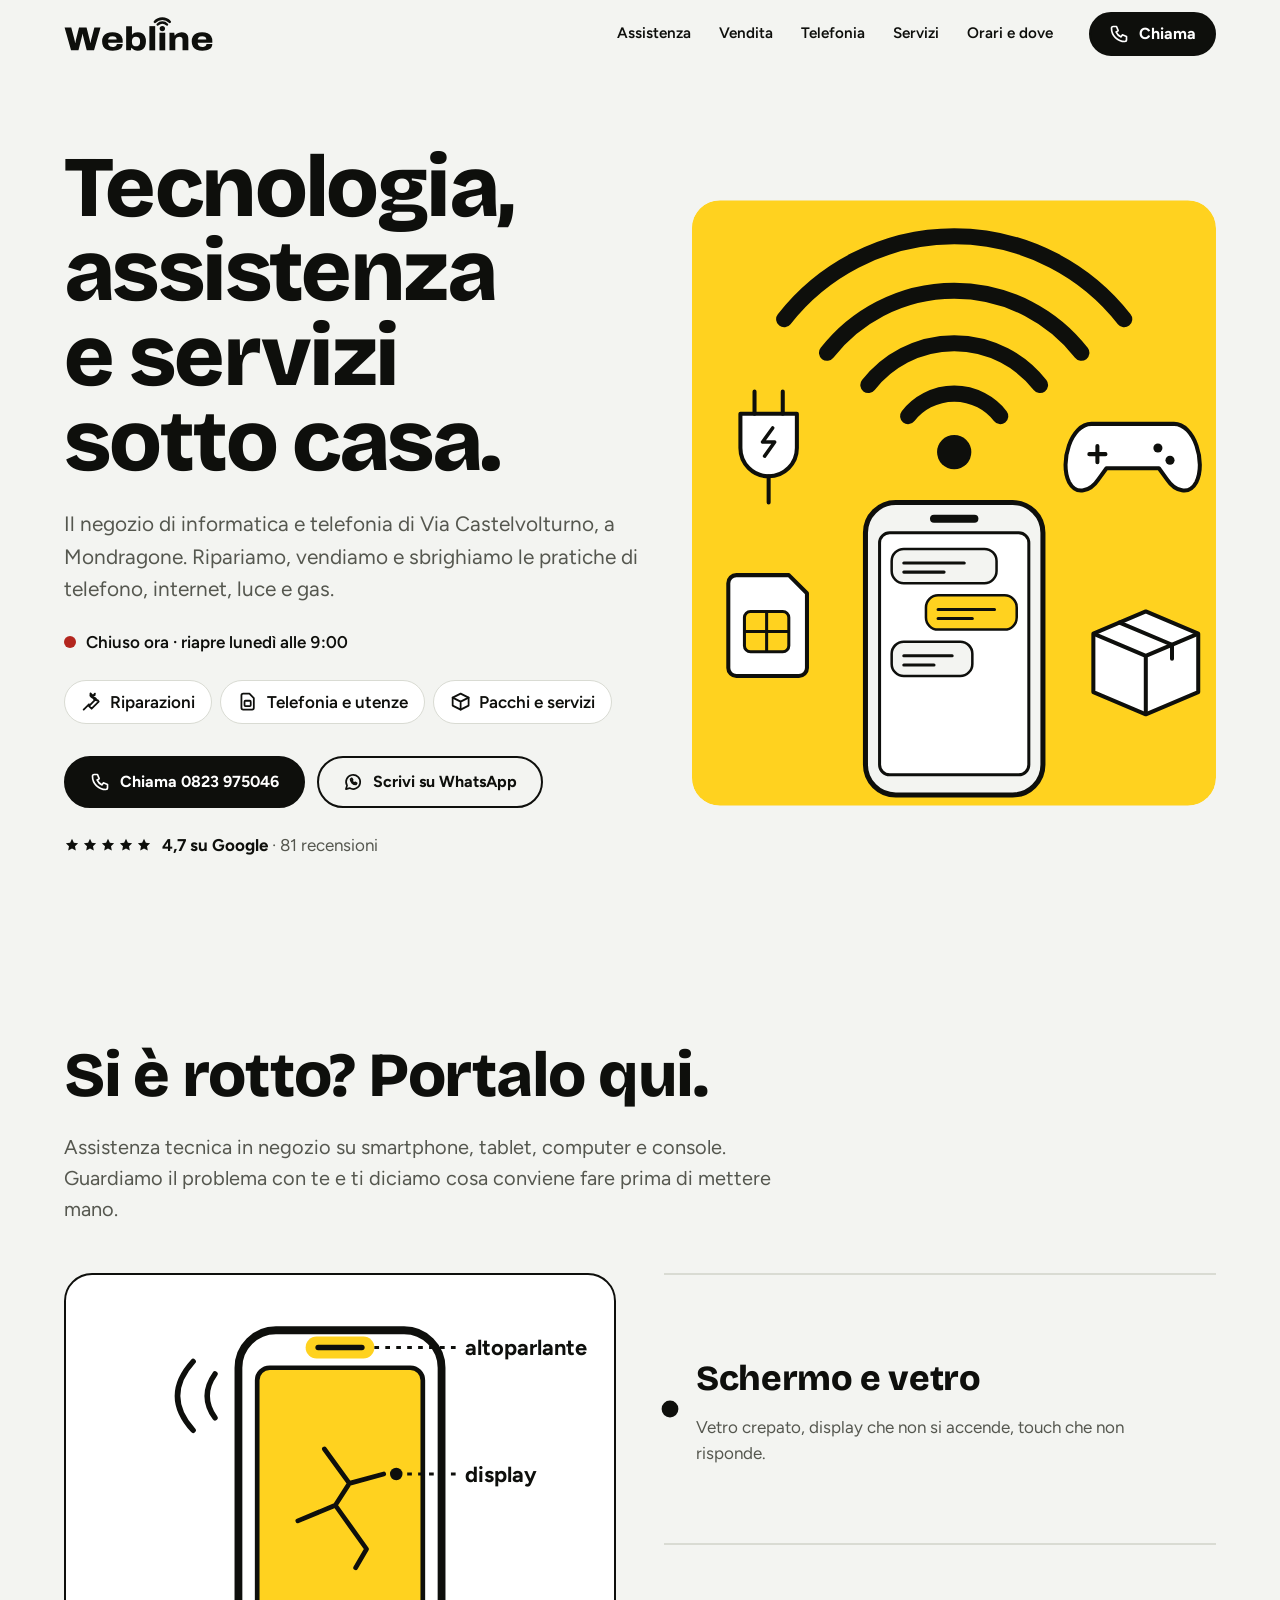
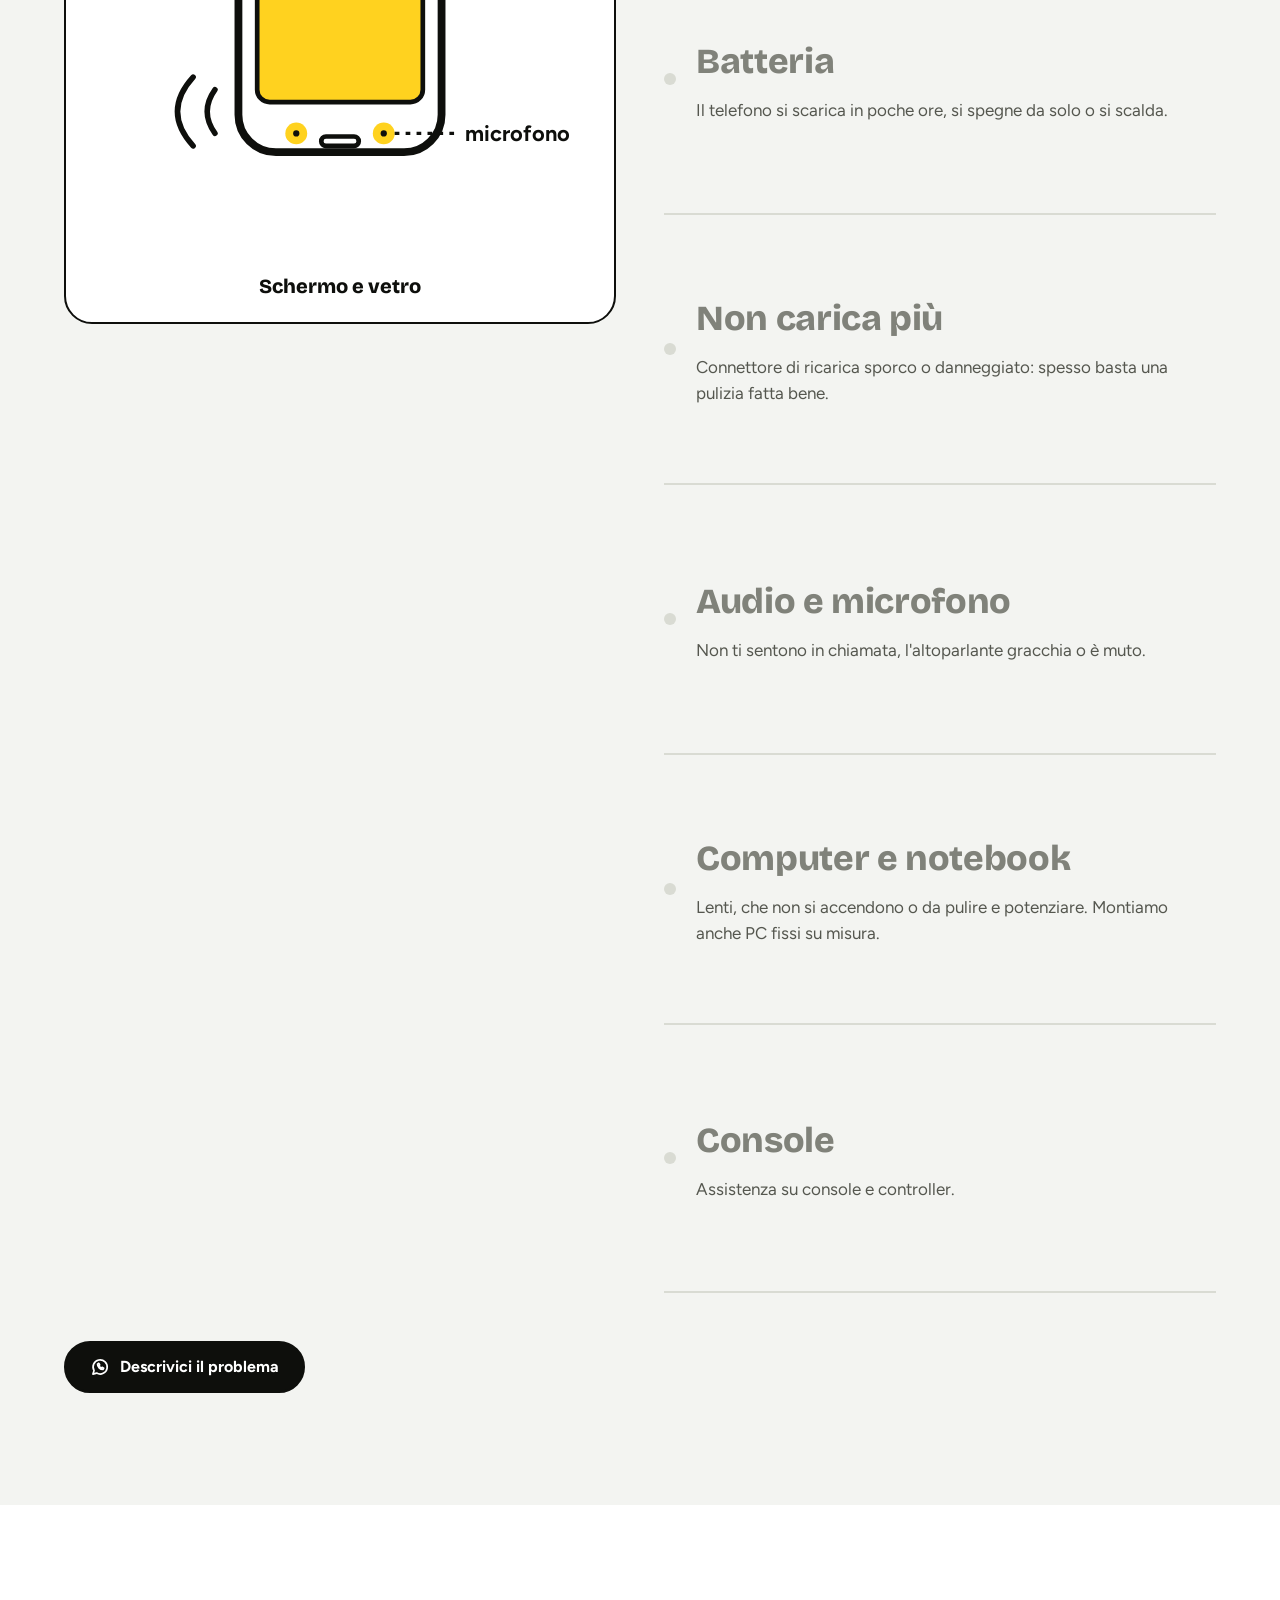
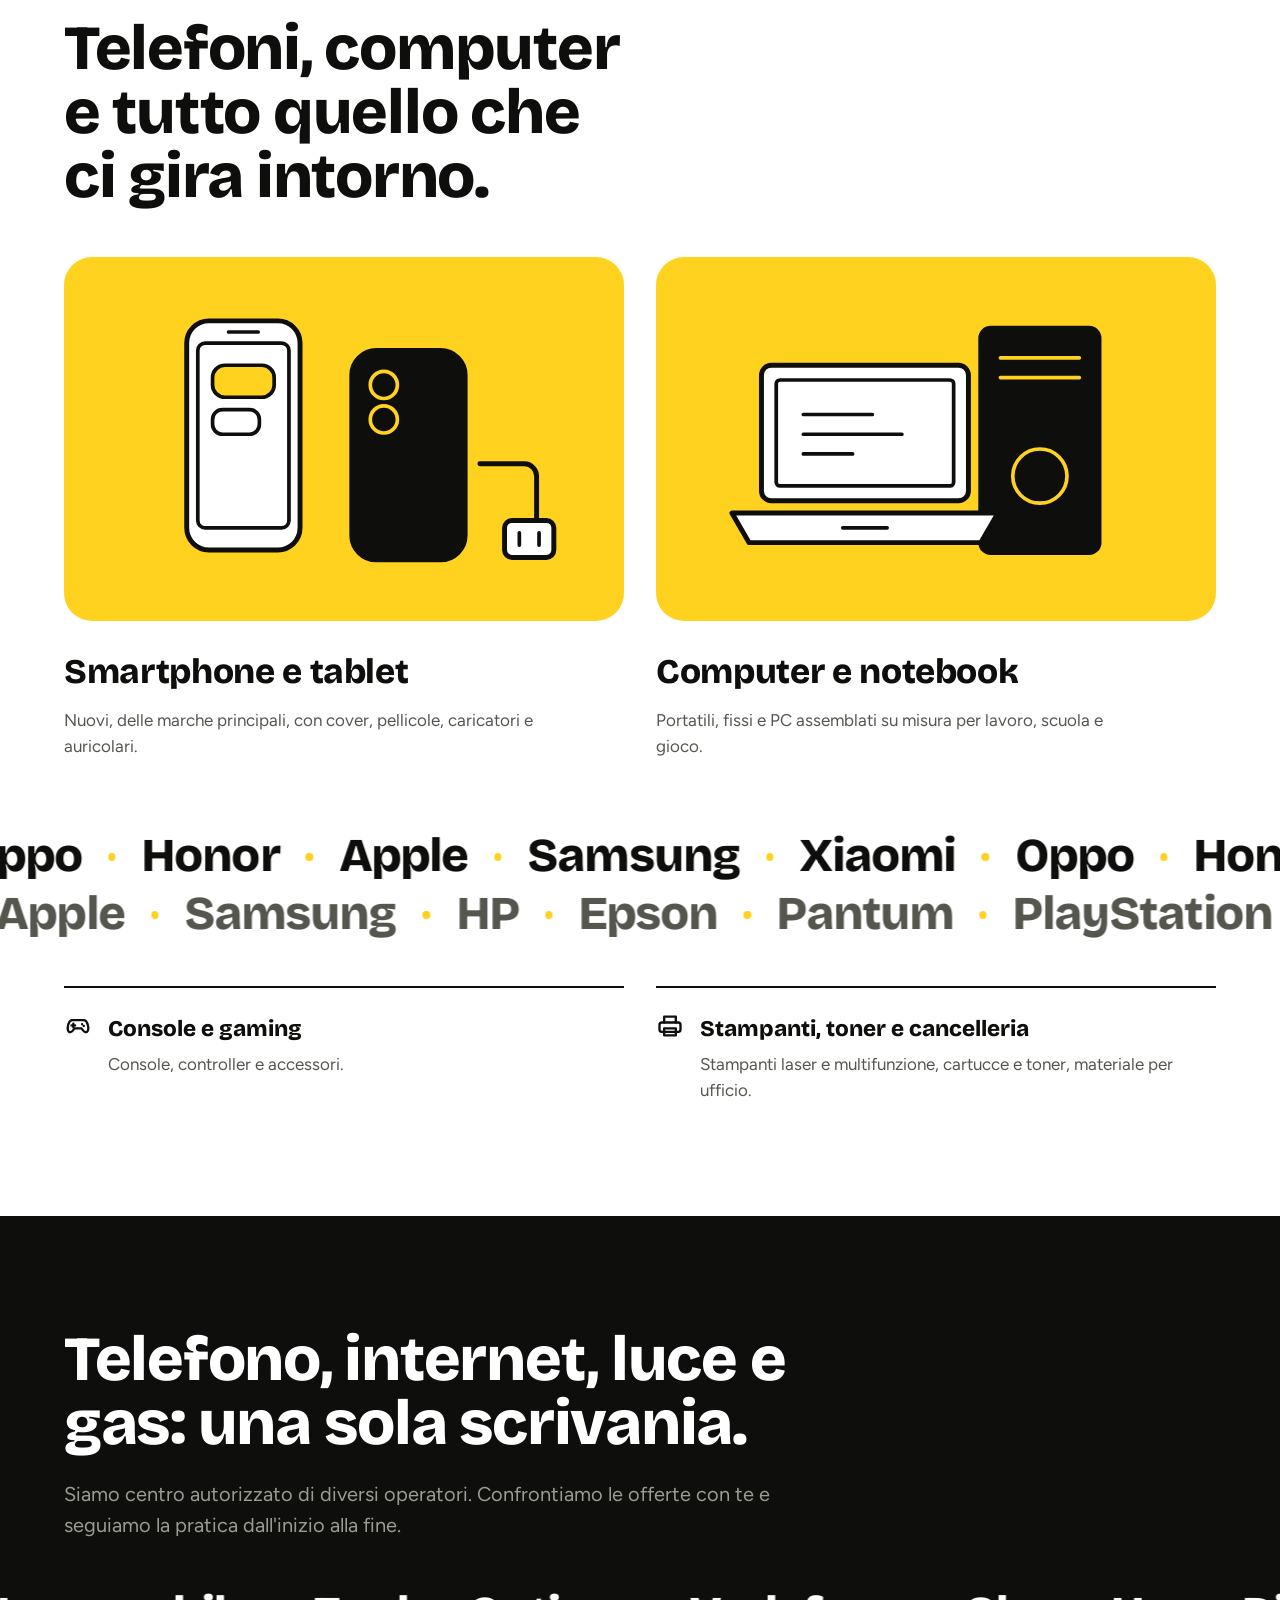
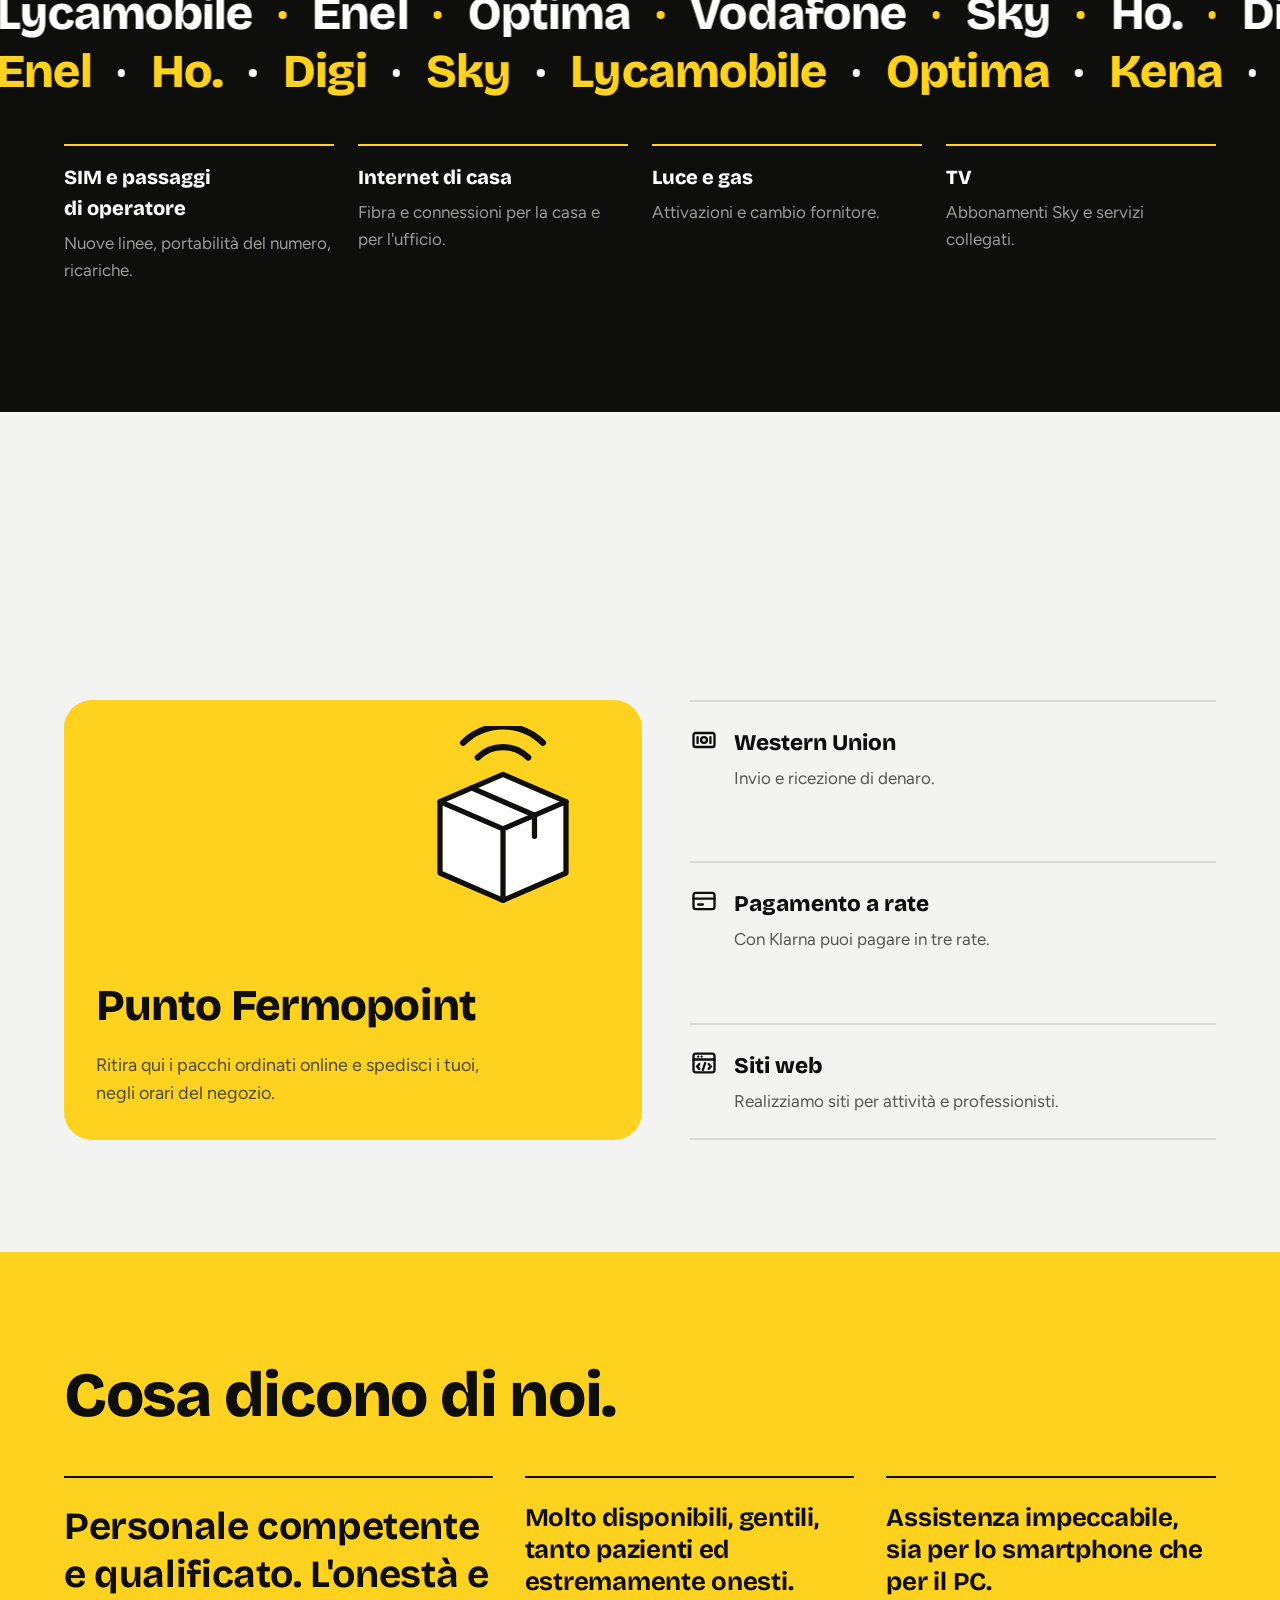
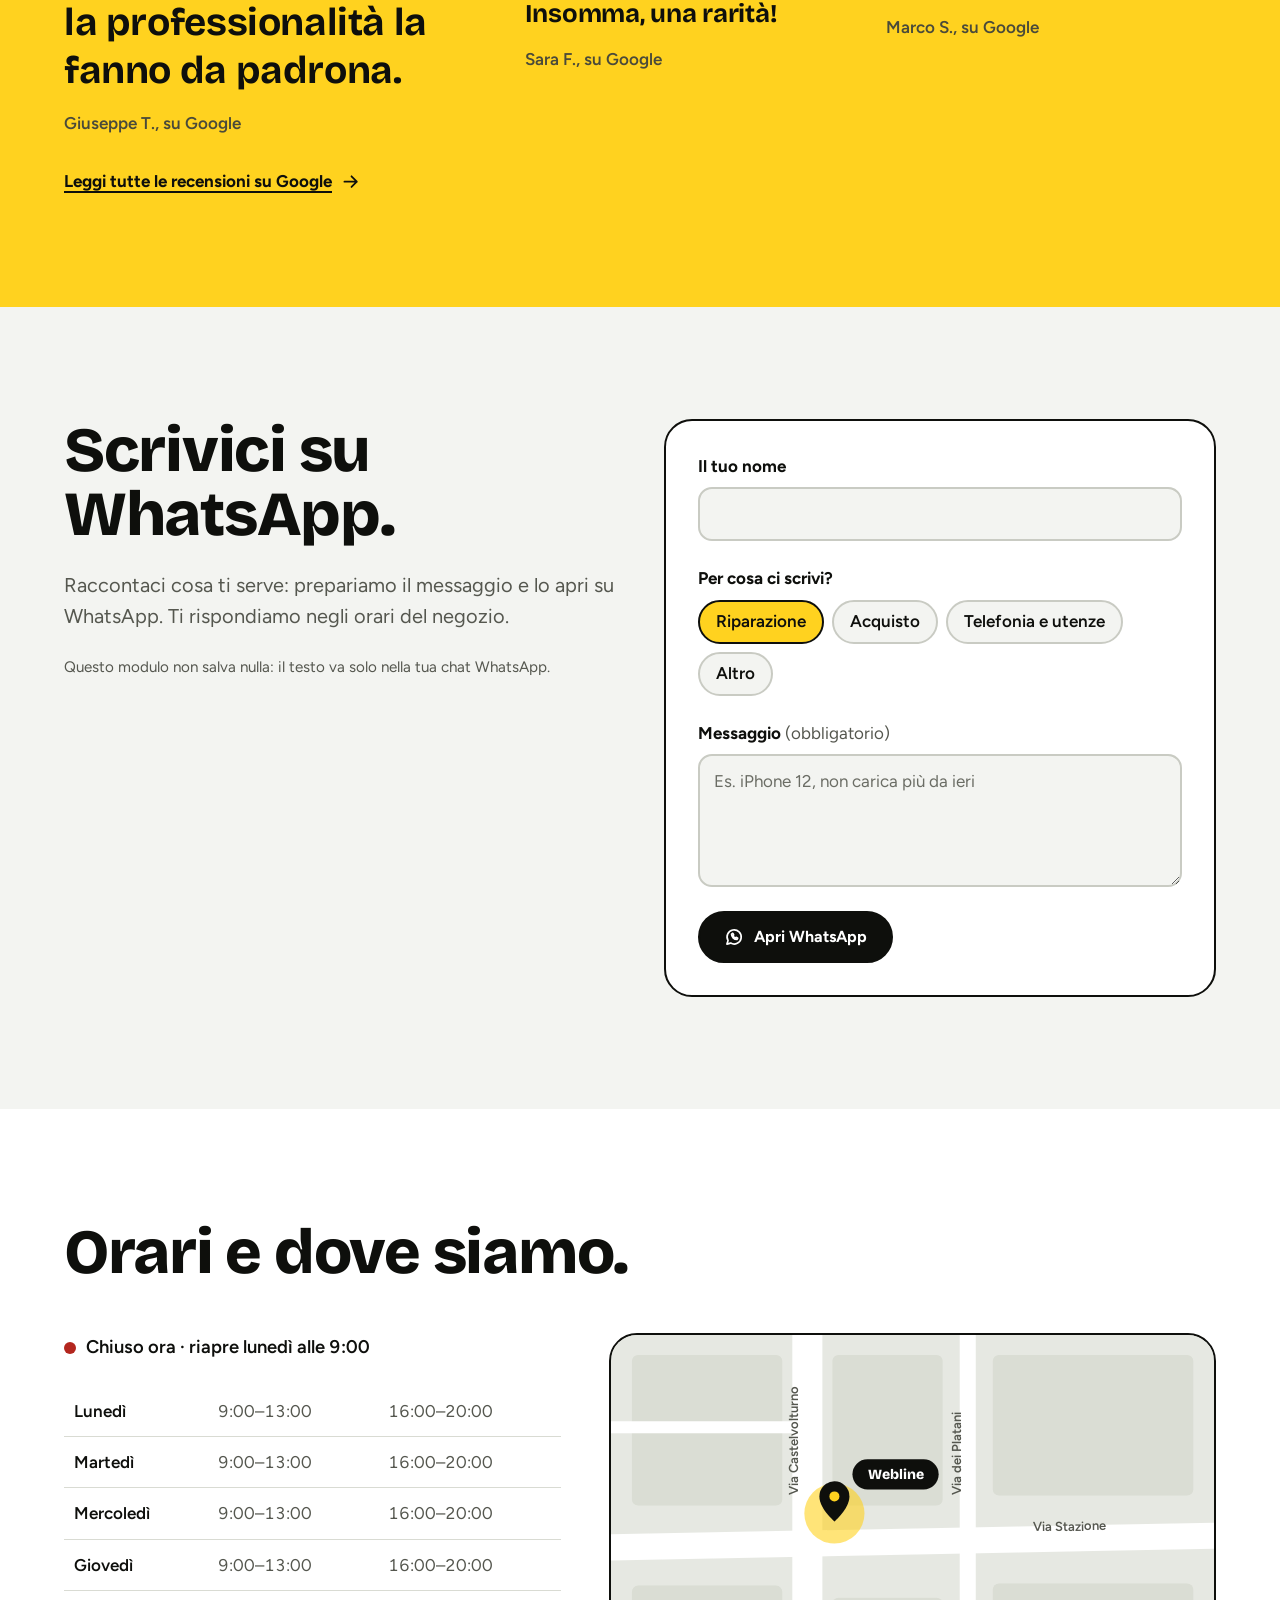
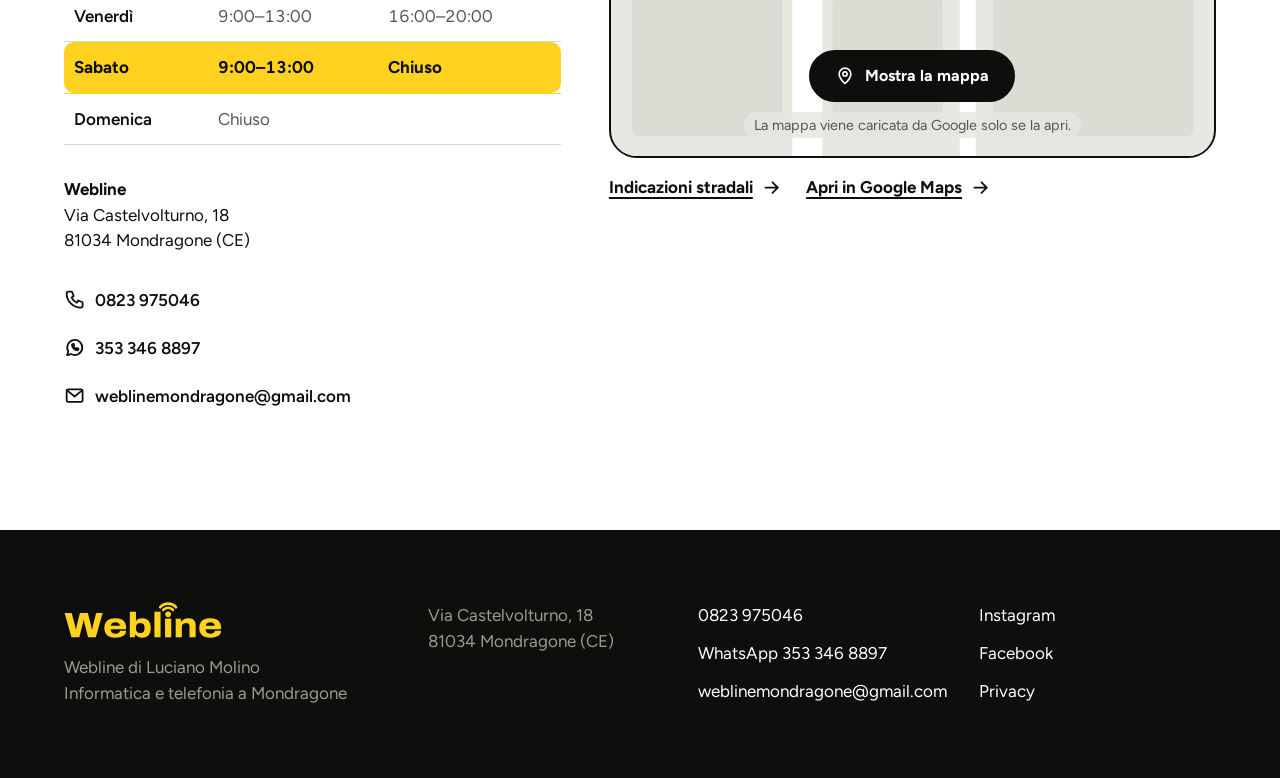
==== commit a066e721: "Add files via upload" ====
--- a/index.html
+++ b/index.html
@@ -17,9 +17,9 @@
 <meta property="og:image:height" content="630">
 <link rel="icon" href="assets/img/favicon.svg" type="image/svg+xml">
 <link rel="apple-touch-icon" href="assets/img/apple-touch-icon.png">
-<link rel="preload" href="assets/fonts/archivo.woff2" as="font" type="font/woff2" crossorigin>
+<link rel="preload" href="assets/fonts/bricolage.woff2" as="font" type="font/woff2" crossorigin>
 <link rel="preload" href="assets/fonts/figtree.woff2" as="font" type="font/woff2" crossorigin>
-<link rel="stylesheet" href="assets/css/style.css?v=1">
+<link rel="stylesheet" href="assets/css/style.css?v=3">
 <script type="application/ld+json">
 {
   "@context": "https://schema.org",
@@ -110,10 +110,10 @@
   <div class="hero__art" aria-hidden="true">
     <svg class="scene" viewBox="0 0 520 600" xmlns="http://www.w3.org/2000/svg">
       <g class="arcs" fill="none" stroke="#0E0F0C" stroke-width="16" stroke-linecap="round">
-        <path class="h-arc" style="--i:0" d="M204.8 206.9A70 70 0 0 1 315.2 206.9"/>
-<path class="h-arc" style="--i:1" d="M161.5 173.0A125 125 0 0 1 358.5 173.0"/>
-<path class="h-arc" style="--i:2" d="M114.2 136.1A185 185 0 0 1 405.8 136.1"/>
-<path class="h-arc" style="--i:3" d="M63.0 96.1A250 250 0 0 1 457.0 96.1"/>
+        <path class="h-arc" style="--i:0" d="M214.3 214.3A58 58 0 0 1 305.7 214.3"/>
+<path class="h-arc" style="--i:1" d="M174.9 183.5A108 108 0 0 1 345.1 183.5"/>
+<path class="h-arc" style="--i:2" d="M133.9 151.5A160 160 0 0 1 386.1 151.5"/>
+<path class="h-arc" style="--i:3" d="M91.4 118.2A214 214 0 0 1 428.6 118.2"/>
       </g>
       <circle class="h-dot" cx="260" cy="250" r="17" fill="#0E0F0C"/>
       <g class="phone" data-depth="0.6">
@@ -162,51 +162,61 @@
     <div class="repair__visual" aria-hidden="true">
       <div class="device-stage">
         <svg class="dev dev--phone is-on" viewBox="0 0 320 360" xmlns="http://www.w3.org/2000/svg">
-          <g class="hl">
-            <rect data-hl="schermo" x="100" y="38" width="120" height="226" rx="12"/>
-            <rect data-hl="batteria" x="122" y="100" width="76" height="124" rx="12"/>
-            <ellipse data-hl="connettore" cx="160" cy="300" rx="42" ry="26"/>
-            <ellipse data-hl="audio" cx="160" cy="40" rx="96" ry="34"/>
+          <g class="part" data-part="schermo">
+            <rect x="107" y="44" width="106" height="214" rx="8" fill="#FFD21F"/>
+            <path d="M150 96l16 22-9 14 20 28-7 12M166 118l22-6M157 132l-24 10" fill="none" stroke="#0E0F0C" stroke-width="3" stroke-linecap="round" stroke-linejoin="round"/>
+            <path class="co-line" d="M196 112h38"/><circle cx="196" cy="112" r="4" fill="#0E0F0C"/>
+            <text class="co" x="240" y="117">display</text>
+          </g>
+          <g class="part" data-part="batteria">
+            <rect x="133" y="118" width="54" height="92" rx="8" fill="#fff" stroke="#0E0F0C" stroke-width="3.5"/>
+            <rect x="151" y="110" width="18" height="8" rx="2" fill="#0E0F0C"/>
+            <rect x="139" y="184" width="42" height="20" rx="4" fill="#FFD21F"/>
+            <path d="M164 136l-10 18h14l-10 18" fill="none" stroke="#0E0F0C" stroke-width="3" stroke-linecap="round" stroke-linejoin="round"/>
+            <path class="co-line" d="M187 164h47"/><circle cx="187" cy="164" r="4" fill="#0E0F0C"/>
+            <text class="co" x="240" y="169">batteria</text>
+          </g>
+          <g class="part" data-part="connettore">
+            <circle cx="160" cy="288" r="22" fill="#FFD21F"/>
+            <path d="M160 296v18q0 14-14 14H70" fill="none" stroke="#0E0F0C" stroke-width="3.5" stroke-linecap="round"/>
+            <rect x="44" y="320" width="28" height="16" rx="4" fill="#fff" stroke="#0E0F0C" stroke-width="3.5"/>
+            <path class="co-line" d="M182 288h52"/>
+            <text class="co" x="240" y="293">connettore</text>
+          </g>
+          <g class="part" data-part="audio">
+            <rect x="138" y="24" width="44" height="14" rx="7" fill="#FFD21F"/>
+            <circle cx="132" cy="278" r="7" fill="#FFD21F"/><circle cx="188" cy="278" r="7" fill="#FFD21F"/>
+            <path d="M80 48q-10 14 0 28M66 40q-20 22 0 44M80 250q-10 14 0 28M66 242q-20 22 0 44" fill="none" stroke="#0E0F0C" stroke-width="3.5" stroke-linecap="round"/>
+            <path class="co-line" d="M182 31h52M195 278h39"/>
+            <text class="co" x="240" y="36">altoparlante</text>
+            <text class="co" x="240" y="283">microfono</text>
           </g>
           <g fill="none" stroke="#0E0F0C" stroke-linecap="round" stroke-linejoin="round">
             <rect x="95" y="20" width="130" height="270" rx="24" stroke-width="5"/>
             <rect x="107" y="44" width="106" height="214" rx="8" stroke-width="3"/>
-            <circle cx="160" cy="32" r="3.5" fill="#0E0F0C" stroke="none"/>
-            <path class="crack" data-part="schermo" d="M150 96l16 22-9 14 20 28-7 12M166 118l22-6M157 132l-24 10" stroke-width="3"/>
-            <g class="batt" data-part="batteria" stroke-width="3.5">
-              <rect x="135" y="122" width="50" height="86" rx="6"/>
-              <path d="M152 115h16"/>
-              <path d="M163 140l-10 18h14l-10 18" stroke-width="3"/>
-            </g>
-            <g data-part="connettore" stroke-width="3.5">
-              <rect x="146" y="282" width="28" height="7" rx="3"/>
-              <path d="M160 296v14q0 16 16 16h54"/>
-              <rect x="230" y="318" width="26" height="16" rx="4"/>
-            </g>
-            <g data-part="audio" stroke-width="3.5">
-              <path d="M78 52q-10 14 0 28M64 44q-20 22 0 44"/>
-              <path d="M242 52q10 14 0 28M256 44q20 22 0 44"/>
-            </g>
+            <path d="M146 31h28" stroke-width="3.5"/>
+            <rect x="148" y="280" width="24" height="6" rx="3" stroke-width="3"/>
+            <circle cx="132" cy="278" r="2" fill="#0E0F0C" stroke="none"/><circle cx="188" cy="278" r="2" fill="#0E0F0C" stroke="none"/>
           </g>
         </svg>
         <svg class="dev dev--laptop" viewBox="0 0 320 360" xmlns="http://www.w3.org/2000/svg">
-          <rect class="hl-fill" x="66" y="74" width="188" height="128" rx="10"/>
+          <rect x="84" y="92" width="152" height="94" rx="3" fill="#FFD21F"/>
           <g fill="none" stroke="#0E0F0C" stroke-width="5" stroke-linecap="round" stroke-linejoin="round">
             <rect x="72" y="80" width="176" height="118" rx="8"/>
             <rect x="84" y="92" width="152" height="94" rx="3" stroke-width="3"/>
             <path d="M44 212h232l-16 26H60z"/>
             <path d="M140 225h40" stroke-width="3.5"/>
-            <circle cx="160" cy="139" r="26" stroke-width="3.5"/>
+            <circle cx="160" cy="139" r="26" stroke-width="3.5" fill="#fff"/>
             <path d="M160 113v10M160 155v10M134 139h10M176 139h10M142 121l7 7M171 150l7 7M142 157l7-7M171 128l7-7" stroke-width="3"/>
             <circle cx="160" cy="139" r="8" stroke-width="3"/>
           </g>
         </svg>
         <svg class="dev dev--pad" viewBox="0 0 320 360" xmlns="http://www.w3.org/2000/svg">
-          <path class="hl-fill" d="M96 116c-40 0-62 76-42 116 14 26 42 18 58-6l16-22h104l16 22c16 24 44 32 58 6 20-40-2-116-42-116z" transform="translate(-14 0) scale(1.04)"/>
+          <path d="M96 116c-40 0-62 76-42 116 14 26 42 18 58-6l16-22h104l16 22c16 24 44 32 58 6 20-40-2-116-42-116z" fill="#FFD21F"/>
           <g fill="none" stroke="#0E0F0C" stroke-width="5" stroke-linecap="round" stroke-linejoin="round">
             <path d="M96 116c-40 0-62 76-42 116 14 26 42 18 58-6l16-22h104l16 22c16 24 44 32 58 6 20-40-2-116-42-116z"/>
             <path d="M104 146v32M88 162h32"/>
-            <circle cx="132" cy="196" r="12" stroke-width="3.5"/><circle cx="188" cy="196" r="12" stroke-width="3.5"/>
+            <circle cx="132" cy="196" r="12" stroke-width="3.5" fill="#fff"/><circle cx="188" cy="196" r="12" stroke-width="3.5" fill="#fff"/>
           </g>
           <g fill="#0E0F0C"><circle cx="222" cy="148" r="7"/><circle cx="242" cy="166" r="7"/><circle cx="202" cy="166" r="7"/><circle cx="222" cy="184" r="7"/></g>
         </svg>
@@ -246,23 +256,53 @@
 
 <section class="sale" id="vendita" aria-labelledby="sale-t">
   <h2 id="sale-t" class="h2">Telefoni, computer e tutto quello che ci gira intorno.</h2>
-  <ul class="sale__list" role="list">
-    <li class="sale__item sale__item--big">
-      <svg class="art" viewBox="0 0 120 120" aria-hidden="true" focusable="false"><circle cx="60" cy="60" r="52" fill="#FFD21F"/><g fill="none" stroke="#0E0F0C" stroke-width="4" stroke-linecap="round" stroke-linejoin="round"><rect x="40" y="24" width="40" height="72" rx="9"/><path d="M54 32h12"/><rect x="46" y="40" width="28" height="42" rx="3" stroke-width="3"/></g></svg>
-      <div><h3>Smartphone e tablet</h3><p>Nuovi, delle marche principali, con cover, pellicole e accessori.</p></div>
-    </li>
-    <li class="sale__item sale__item--big">
-      <svg class="art" viewBox="0 0 120 120" aria-hidden="true" focusable="false"><circle cx="60" cy="60" r="52" fill="#FFD21F"/><g fill="none" stroke="#0E0F0C" stroke-width="4" stroke-linecap="round" stroke-linejoin="round"><rect x="30" y="34" width="60" height="40" rx="4"/><path d="M20 80h80l-6 10H26z"/></g></svg>
-      <div><h3>Computer e notebook</h3><p>Portatili, fissi e PC assemblati su misura per lavoro, scuola e gioco.</p></div>
-    </li>
-    <li class="sale__item">
-      <svg class="art" viewBox="0 0 120 120" aria-hidden="true" focusable="false"><circle cx="60" cy="60" r="52" fill="#FFD21F"/><g fill="none" stroke="#0E0F0C" stroke-width="4" stroke-linecap="round" stroke-linejoin="round"><path d="M42 46c-14 0-22 26-15 40 5 9 15 6 20-2l6-8h14l6 8c5 8 15 11 20 2 7-14-1-40-15-40z"/><path d="M44 56v12M38 62h12"/><circle cx="78" cy="58" r="2.5" fill="#0E0F0C"/><circle cx="84" cy="66" r="2.5" fill="#0E0F0C"/></g></svg>
-      <div><h3>Console e gaming</h3><p>Console, controller e accessori.</p></div>
-    </li>
-    <li class="sale__item">
-      <svg class="art" viewBox="0 0 120 120" aria-hidden="true" focusable="false"><circle cx="60" cy="60" r="52" fill="#FFD21F"/><g fill="none" stroke="#0E0F0C" stroke-width="4" stroke-linecap="round" stroke-linejoin="round"><path d="M40 50V30h40v20"/><rect x="28" y="50" width="64" height="30" rx="5"/><path d="M40 70h40v22H40z"/><path d="M48 78h24M48 85h16" stroke-width="3"/></g></svg>
-      <div><h3>Stampanti, toner e cancelleria</h3><p>Stampanti laser e multifunzione, cartucce e toner, materiale per ufficio.</p></div>
-    </li>
+  <div class="sale__main">
+    <article class="sale__hero">
+      <div class="sale__art" aria-hidden="true">
+        <svg viewBox="0 0 400 260" xmlns="http://www.w3.org/2000/svg">
+          <g fill="none" stroke="#0E0F0C" stroke-width="4" stroke-linecap="round" stroke-linejoin="round">
+            <rect x="72" y="34" width="92" height="186" rx="18" fill="#fff"/>
+            <rect x="81" y="52" width="74" height="150" rx="6" stroke-width="3"/>
+            <path d="M106 43h24" stroke-width="3"/>
+            <rect x="93" y="70" width="50" height="26" rx="10" fill="#FFD21F" stroke-width="3"/>
+            <rect x="93" y="106" width="38" height="20" rx="8" stroke-width="3"/>
+            <rect x="206" y="58" width="92" height="170" rx="20" fill="#0E0F0C"/>
+            <circle cx="232" cy="86" r="11" stroke="#FFD21F" stroke-width="3"/><circle cx="232" cy="114" r="11" stroke="#FFD21F" stroke-width="3"/>
+            <path d="M310 150h36a10 10 0 0 1 10 10v36" />
+            <rect x="330" y="196" width="40" height="30" rx="6" fill="#fff"/>
+            <path d="M342 206v10M358 206v10" stroke-width="3"/>
+          </g>
+        </svg>
+      </div>
+      <h3>Smartphone e tablet</h3>
+      <p>Nuovi, delle marche principali, con cover, pellicole, caricatori e auricolari.</p>
+    </article>
+    <article class="sale__hero">
+      <div class="sale__art" aria-hidden="true">
+        <svg viewBox="0 0 400 260" xmlns="http://www.w3.org/2000/svg">
+          <g fill="none" stroke="#0E0F0C" stroke-width="4" stroke-linecap="round" stroke-linejoin="round">
+            <rect x="236" y="40" width="96" height="182" rx="8" fill="#0E0F0C"/>
+            <path d="M252 64h64M252 80h64" stroke="#FFD21F" stroke-width="3"/>
+            <circle cx="284" cy="160" r="22" stroke="#FFD21F" stroke-width="3"/>
+            <rect x="58" y="70" width="168" height="110" rx="8" fill="#fff"/>
+            <rect x="70" y="82" width="144" height="86" rx="3" stroke-width="3"/>
+            <path d="M34 190h216l-14 24H48z" fill="#fff"/>
+            <path d="M124 202h36" stroke-width="3"/>
+            <path d="M92 110h56M92 126h80M92 142h40" stroke-width="3"/>
+          </g>
+        </svg>
+      </div>
+      <h3>Computer e notebook</h3>
+      <p>Portatili, fissi e PC assemblati su misura per lavoro, scuola e gioco.</p>
+    </article>
+  </div>
+  <div class="ops ops--brands" aria-label="Marche">
+    <p class="ops__row" data-drift="-1"><span>Apple</span><span>Samsung</span><span>Xiaomi</span><span>Oppo</span><span>Honor</span><span>Apple</span><span>Samsung</span><span>Xiaomi</span><span>Oppo</span><span>Honor</span><span>Apple</span><span>Samsung</span><span>Xiaomi</span><span>Oppo</span><span>Honor</span></p>
+    <p class="ops__row ops__row--b" data-drift="1"><span>HP</span><span>Epson</span><span>Pantum</span><span>PlayStation</span><span>Apple</span><span>Samsung</span><span>HP</span><span>Epson</span><span>Pantum</span><span>PlayStation</span><span>Apple</span><span>Samsung</span><span>HP</span><span>Epson</span><span>Pantum</span><span>PlayStation</span><span>Apple</span><span>Samsung</span></p>
+  </div>
+  <ul class="sale__more" role="list">
+    <li><svg class="ic ic--lg" viewBox="0 0 24 24" aria-hidden="true" focusable="false" fill="none" stroke="currentColor" stroke-width="2" stroke-linecap="round" stroke-linejoin="round"><path d="M7 7c-3 0-4.5 6-3.5 9 .8 2 3 1.6 4.2-.2L9 14h6l1.3 1.8c1.2 1.8 3.4 2.2 4.2.2 1-3-.5-9-3.5-9z"/><path d="M8 10v3M6.5 11.5h3"/><path d="M15.5 10.5h.01M17 12h.01"/></svg><div><h3>Console e gaming</h3><p>Console, controller e accessori.</p></div></li>
+    <li><svg class="ic ic--lg" viewBox="0 0 24 24" aria-hidden="true" focusable="false" fill="none" stroke="currentColor" stroke-width="2" stroke-linecap="round" stroke-linejoin="round"><path d="M7 9V4h10v5"/><rect x="3" y="9" width="18" height="8" rx="2"/><path d="M7 14h10v6H7z"/></svg><div><h3>Stampanti, toner e cancelleria</h3><p>Stampanti laser e multifunzione, cartucce e toner, materiale per ufficio.</p></div></li>
   </ul>
 </section>
 
@@ -272,8 +312,8 @@
     <p class="lead">Siamo centro autorizzato di diversi operatori. Confrontiamo le offerte con te e seguiamo la pratica dall'inizio alla fine.</p>
   </div>
   <div class="ops" aria-label="Operatori">
-    <p class="ops__row" data-drift="-1"><span>Vodafone</span><span>Sky</span><span>Ho.</span><span>Digi</span><span>Kena</span><span>Lycamobile</span><span>Vodafone</span><span>Sky</span><span>Ho.</span></p>
-    <p class="ops__row ops__row--b" data-drift="1"><span>Enel</span><span>Optima</span><span>Fibra</span><span>Luce e gas</span><span>Enel</span><span>Optima</span><span>Fibra</span><span>Luce e gas</span></p>
+    <p class="ops__row" data-drift="-1"><span>Vodafone</span><span>Sky</span><span>Ho.</span><span>Digi</span><span>Kena</span><span>Lycamobile</span><span>Enel</span><span>Optima</span><span>Vodafone</span><span>Sky</span><span>Ho.</span><span>Digi</span><span>Kena</span><span>Lycamobile</span><span>Enel</span><span>Optima</span><span>Vodafone</span><span>Sky</span><span>Ho.</span><span>Digi</span><span>Kena</span><span>Lycamobile</span><span>Enel</span><span>Optima</span></p>
+    <p class="ops__row ops__row--b" data-drift="1"><span>Lycamobile</span><span>Optima</span><span>Kena</span><span>Vodafone</span><span>Enel</span><span>Ho.</span><span>Digi</span><span>Sky</span><span>Lycamobile</span><span>Optima</span><span>Kena</span><span>Vodafone</span><span>Enel</span><span>Ho.</span><span>Digi</span><span>Sky</span><span>Lycamobile</span><span>Optima</span><span>Kena</span><span>Vodafone</span><span>Enel</span><span>Ho.</span><span>Digi</span><span>Sky</span></p>
   </div>
   <ul class="tel__list" role="list">
     <li><h3>SIM e passaggi di operatore</h3><p>Nuove linee, portabilità del numero, ricariche.</p></li>
@@ -371,13 +411,29 @@
         <div class="map__facade">
           <svg class="map__art" viewBox="0 0 600 420" aria-hidden="true">
             <rect width="600" height="420" fill="#E6E8E2"/>
-            <g stroke="#fff" stroke-width="22" fill="none" stroke-linecap="round">
-              <path d="M-20 180H620"/><path d="M250 -20V440"/><path d="M430 -20l-40 460"/><path d="M-20 330h300l340-40"/><path d="M80 -20l40 220"/>
+            <g fill="#DADDD4">
+              <rect x="20" y="20" width="150" height="150" rx="6"/><rect x="220" y="20" width="110" height="150" rx="6"/><rect x="380" y="20" width="200" height="140" rx="6"/>
+              <rect x="20" y="250" width="150" height="150" rx="6"/><rect x="220" y="262" width="110" height="138" rx="6"/><rect x="380" y="248" width="200" height="152" rx="6"/>
             </g>
-            <g stroke="#fff" stroke-width="9" fill="none"><path d="M-20 90h260M330 260h290M-20 260h250M520 -20v200"/></g>
-            <g transform="translate(250 112)">
-              <circle r="46" fill="#FFD21F" opacity=".55"/>
-              <circle r="15" fill="#0E0F0C"/>
+            <g stroke="#fff" fill="none" stroke-linecap="round">
+              <path d="M195 -10V430" stroke-width="30"/>
+              <path d="M-10 212L610 200" stroke-width="26"/>
+              <path d="M355 -10V430" stroke-width="16"/>
+              <path d="M-10 92H195" stroke-width="12"/>
+            </g>
+            <g font-family="Figtree, sans-serif" font-size="13" font-weight="600" fill="#55574F">
+              <text transform="translate(186 160) rotate(-90)">Via Castelvolturno</text>
+              <text x="420" y="196" transform="rotate(-1.1 420 196)">Via Stazione</text>
+              <text transform="translate(348 160) rotate(-90)">Via dei Platani</text>
+            </g>
+            <g transform="translate(222 178)">
+              <circle r="30" fill="#FFD21F" opacity=".6"/>
+              <path d="M0 14s-15-13-15-25a15 15 0 0 1 30 0C15 1 0 14 0 14z" transform="translate(0 -6)" fill="#0E0F0C"/>
+              <circle cy="-17" r="5" fill="#FFD21F"/>
+            </g>
+            <g transform="translate(240 124)">
+              <rect width="86" height="30" rx="15" fill="#0E0F0C"/>
+              <text x="43" y="20" text-anchor="middle" font-family="Bricolage Grotesque, sans-serif" font-weight="800" font-size="14" fill="#fff">Webline</text>
             </g>
           </svg>
           <button class="btn btn--ink map__load" type="button"><svg class="ic" viewBox="0 0 24 24" aria-hidden="true" focusable="false" fill="none" stroke="currentColor" stroke-width="2" stroke-linecap="round" stroke-linejoin="round"><path d="M12 21s-7-6.2-7-11.5a7 7 0 0 1 14 0C19 14.8 12 21 12 21z"/><circle cx="12" cy="9.5" r="2.5"/></svg><span>Mostra la mappa</span></button>
@@ -399,7 +455,6 @@
     <div class="foot__brand"><svg class="logo" xmlns="http://www.w3.org/2000/svg" viewBox="-10 -998 4490 1018" fill="currentColor" aria-hidden="true" focusable="false"><g transform="scale(1 -1)"><path transform="translate(0 0)" d="M201.1 0 7.7 687.3H207.4L302.3 323.1Q306.3 310 310.1 291.4Q314 272.7 318 253.7Q322 234.7 324.5 220.5H329.9Q331.9 231.3 334.5 245.2Q337.1 259 339.9 273.3Q342.6 287.5 345.5 300.6Q348.4 313.7 350.4 323.1L439.9 687.3H665.5L756.1 323.1Q759.4 311 763.2 292.6Q767.1 274.2 770.9 254.8Q774.8 235.5 777.4 220.5H782.8Q785 231.4 788 245Q791 258.6 793.9 272.7Q796.9 286.7 800 299.7Q803.1 312.8 805.6 323.1L899.9 687.3H1083.4L889.6 0H670.7L569.3 397.4Q566.1 411.9 561.8 429.7Q557.6 447.5 554.3 464.7Q551.1 481.9 548.8 494.1H543.8Q541.5 480.7 537.7 462.7Q534 444.7 530.3 427.4Q526.5 410.2 523.3 397.4L423 0Z"/><path transform="translate(1091 0)" d="M357.9 -12Q259.3 -12 187.9 17.4Q116.6 46.7 78.2 107.9Q39.8 169 39.8 263.5Q39.8 356.8 77.7 417.9Q115.6 479 185.3 509.2Q255.1 539.3 350.8 539.3Q448.4 539.3 516.8 510Q585.1 480.6 620.8 420.6Q656.5 360.6 656.5 268V229.4H218.5Q220.2 187.3 235.8 159Q251.4 130.7 282.2 117Q312.9 103.3 358.4 103.3Q384.1 103.3 406.3 109Q428.4 114.8 445 125.7Q461.5 136.5 471 152Q480.5 167.5 481.1 186.9H655.4Q655.4 139.9 634.2 102.8Q613 65.7 573.7 40.2Q534.4 14.7 479.6 1.4Q424.8 -12 357.9 -12ZM219.5 323.2H474.9Q474.9 347.8 466.4 366.4Q457.9 385 442.1 397.9Q426.4 410.8 404.5 417.3Q382.7 423.8 356.1 423.8Q314.9 423.8 285.9 411.9Q256.9 399.9 240.6 377.5Q224.2 355 219.5 323.2Z"/><path transform="translate(1787 0)" d="M410.8 -12Q355.1 -12 307 8.9Q258.9 29.7 226.6 77.4H218.8L205.4 0H63.9V724.3H237.8V469.2H245Q264.2 493 291 508.6Q317.8 524.2 349.6 531.8Q381.4 539.3 414.4 539.3Q485.9 539.3 540.3 509.5Q594.8 479.8 625.6 418.9Q656.4 358 656.4 264.1Q656.4 170 625.6 108.8Q594.8 47.5 539.7 17.8Q484.6 -12 410.8 -12ZM358.6 120.6Q400.6 120.6 427.6 136Q454.5 151.5 467.3 180.6Q480.1 209.8 480.1 250.1V276.4Q480.1 317 467.3 346.1Q454.5 375.1 427.8 390.9Q401.1 406.7 359 406.7Q328 406.7 304.9 396.8Q281.8 386.9 266.7 369Q251.6 351.2 244.1 326.2Q236.7 301.3 236.7 270.9V255.2Q236.7 215 249.9 184.7Q263 154.3 290.2 137.5Q317.4 120.6 358.6 120.6Z"/><path transform="translate(2483 0)" d="M63.6 0V724.3H237.5V0Z"/><path transform="translate(2784 0)" d="M63.6 0V527.3H237.5V0Z"/><path transform="translate(3085 0)" d="M63.6 0V527.3H205.7L217.8 445.9H225.8Q249.4 478.1 280.8 498.7Q312.1 519.3 349.1 529.3Q386.1 539.3 425.1 539.3Q491.6 539.3 536.7 516.7Q581.8 494.1 605.1 448.6Q628.4 403 628.4 333.8V0H454.3V309.4Q454.3 333.8 447.8 352Q441.3 370.2 429.1 382.2Q416.9 394.2 398.9 400.2Q380.9 406.2 357.6 406.2Q323.6 406.2 296.5 391.5Q269.4 376.7 253.4 351.2Q237.5 325.6 237.5 292.3V0Z"/><path transform="translate(3775 0)" d="M357.9 -12Q259.3 -12 187.9 17.4Q116.6 46.7 78.2 107.9Q39.8 169 39.8 263.5Q39.8 356.8 77.7 417.9Q115.6 479 185.3 509.2Q255.1 539.3 350.8 539.3Q448.4 539.3 516.8 510Q585.1 480.6 620.8 420.6Q656.5 360.6 656.5 268V229.4H218.5Q220.2 187.3 235.8 159Q251.4 130.7 282.2 117Q312.9 103.3 358.4 103.3Q384.1 103.3 406.3 109Q428.4 114.8 445 125.7Q461.5 136.5 471 152Q480.5 167.5 481.1 186.9H655.4Q655.4 139.9 634.2 102.8Q613 65.7 573.7 40.2Q534.4 14.7 479.6 1.4Q424.8 -12 357.9 -12ZM219.5 323.2H474.9Q474.9 347.8 466.4 366.4Q457.9 385 442.1 397.9Q426.4 410.8 404.5 417.3Q382.7 423.8 356.1 423.8Q314.9 423.8 285.9 411.9Q256.9 399.9 240.6 377.5Q224.2 355 219.5 323.2Z"/><circle cx="2934.5" cy="650" r="80"/><path class="arc" fill="none" stroke="currentColor" stroke-width="76" stroke-linecap="round" d="M3072 773.8A185 185 0 0 1 2797 773.8"/><path class="arc" fill="none" stroke="currentColor" stroke-width="76" stroke-linecap="round" d="M3157.4 850.7A300 300 0 0 1 2711.6 850.7"/></g></svg><p>Webline di Luciano Molino<br>Informatica e telefonia a Mondragone</p></div>
     <div class="foot__col">
       <p>Via Castelvolturno, 18<br>81034 Mondragone (CE)</p>
-      <p>P.IVA <mark class="todo">da inserire</mark></p>
     </div>
     <div class="foot__col">
       <a href="tel:+390823975046">0823 975046</a>
@@ -420,6 +475,6 @@
   <a href="https://www.google.com/maps/dir/?api=1&amp;destination=WebLine%20Mondragone&amp;destination_place_id=ChIJDYV8uSzeOhMRiIseJ2ymtq4" target="_blank" rel="noopener"><svg class="ic" viewBox="0 0 24 24" aria-hidden="true" focusable="false" fill="none" stroke="currentColor" stroke-width="2" stroke-linecap="round" stroke-linejoin="round"><path d="M12 21s-7-6.2-7-11.5a7 7 0 0 1 14 0C19 14.8 12 21 12 21z"/><circle cx="12" cy="9.5" r="2.5"/></svg><span>Indicazioni</span></a>
 </nav>
 
-<script src="assets/js/main.js?v=1" defer></script>
+<script src="assets/js/main.js?v=3" defer></script>
 </body>
 </html>
--- a/assets/css/style.css
+++ b/assets/css/style.css
@@ -1,12 +1,12 @@
 /* Webline – stile */
-@font-face{font-family:"Archivo";src:url("../fonts/archivo.woff2") format("woff2");font-weight:100 900;font-stretch:62% 125%;font-display:swap}
+@font-face{font-family:"Bricolage Grotesque";src:url("../fonts/bricolage.woff2") format("woff2");font-weight:200 800;font-display:swap}
 @font-face{font-family:"Figtree";src:url("../fonts/figtree.woff2") format("woff2");font-weight:300 900;font-display:swap}
 
 :root{
   --ink:#0E0F0C;--paper:#F3F4F1;--white:#fff;--signal:#FFD21F;
   --muted:#55574F;--muted-sig:#4A4A3A;--muted-ink:#9A9C93;
   --open:#127A3A;--closed:#B3261E;--line:#D9DBD3;
-  --display:"Archivo",system-ui,sans-serif;--body:"Figtree",system-ui,sans-serif;
+  --display:"Bricolage Grotesque",system-ui,sans-serif;--body:"Figtree",system-ui,sans-serif;
   --out:cubic-bezier(.23,1,.32,1);
   --pad:clamp(20px,5vw,72px);--max:1240px;
   --s1:8px;--s2:12px;--s3:16px;--s4:24px;--s5:32px;--s6:48px;--s7:72px;--s8:112px;
@@ -47,13 +47,16 @@
 }
 
 /* header */
-.top{position:sticky;top:0;z-index:50;background:color-mix(in srgb,var(--paper) 92%,transparent);border-bottom:1px solid transparent;transition:border-color .3s}
+.top{position:sticky;top:0;z-index:50;background:var(--paper);border-bottom:1px solid transparent;transition:border-color .3s}
 .top.is-scrolled{border-bottom-color:var(--line)}
 .top__in{max-width:calc(var(--max) + 2*var(--pad));margin:0 auto;padding:0 var(--pad);height:var(--top-h);display:flex;align-items:center;gap:var(--s4)}
 .brand{display:block;color:var(--ink);margin-right:auto;padding:6px 0}
 .brand .logo{height:34px;width:auto}
 .nav{display:flex;gap:4px}
 .nav a{padding:10px 12px;border-radius:999px;text-decoration:none;font-weight:600;font-size:.95rem}
+.nav a{position:relative}
+.nav a::after{content:"";position:absolute;left:12px;right:12px;bottom:4px;height:3px;border-radius:2px;background:var(--signal);scale:0 1;transition:scale .35s var(--out)}
+.nav a[aria-current="true"]::after{scale:1 1}
 @media (hover:hover) and (pointer:fine){.nav a:hover{background:#E4E6E0}}
 .menu-btn{display:none;width:48px;height:48px;border-radius:999px;border:2px solid var(--ink);background:transparent;cursor:pointer;place-items:center;color:var(--ink)}
 .menu-btn__bars,.menu-btn__bars::before{display:block;width:18px;height:2px;background:currentColor;border-radius:2px;position:relative;transition:rotate .3s var(--out),translate .3s var(--out)}
@@ -66,18 +69,18 @@
 .menu[hidden]{display:none}
 .menu.is-open{opacity:1;translate:0 0}
 .menu nav{display:flex;flex-direction:column}
-.menu nav a{font:800 clamp(1.8rem,8vw,2.6rem)/1.15 var(--display);font-stretch:112%;text-decoration:none;padding:10px 0;border-bottom:1px solid #2b2d28}
+.menu nav a{font:800 clamp(1.8rem,8vw,2.6rem)/1.15 var(--display);text-decoration:none;padding:10px 0;border-bottom:1px solid #2b2d28}
 .menu__foot{display:grid;gap:12px;padding-bottom:max(16px,env(safe-area-inset-bottom))}
 
 @media (max-width:960px){
   .nav,.top__call span{display:none}
-  .top__call{width:48px;padding:0}
+  .top__call{width:48px;padding:0;transition:opacity .25s var(--out),scale .25s var(--out),visibility .25s}
   .menu-btn{display:grid}
   .brand .logo{height:30px}
 }
 
 /* tipografia comune */
-.h2{font-size:clamp(2rem,1.2rem + 3.4vw,4rem);font-weight:800;font-stretch:112%;line-height:1.02;letter-spacing:-.02em;max-width:18ch}
+.h2{font-size:clamp(2rem,1.2rem + 3.4vw,4rem);font-weight:800;line-height:1.02;letter-spacing:-.02em;max-width:18ch}
 .lead{font-size:clamp(1.08rem,1rem + .4vw,1.25rem);color:var(--muted);max-width:56ch;margin-top:var(--s4)}
 section{padding:var(--s8) var(--pad)}
 section > *{max-width:var(--max);margin-left:auto;margin-right:auto}
@@ -87,7 +90,7 @@
 
 /* hero */
 .hero{display:grid;grid-template-columns:1.05fr .95fr;gap:var(--s6);align-items:center;padding-top:clamp(32px,6vw,80px);padding-bottom:var(--s7);max-width:calc(var(--max) + 2*var(--pad))}
-.hero__title{font-size:clamp(2.6rem,1.4rem + 5vw,5.6rem);font-weight:800;font-stretch:118%;line-height:.98;letter-spacing:-.03em}
+.hero__title{font-size:clamp(2.6rem,1.4rem + 5vw,5.6rem);font-weight:800;line-height:.98;letter-spacing:-.03em}
 .hero__title .w{display:inline-block}
 .hero__sub{font-size:clamp(1.08rem,1rem + .4vw,1.3rem);color:var(--muted);max-width:50ch;margin-top:var(--s4)}
 .status{display:inline-flex;align-items:center;gap:10px;margin-top:var(--s4);font-weight:600;font-variant-numeric:tabular-nums}
@@ -122,56 +125,64 @@
 .device-stage{position:relative;aspect-ratio:320/360}
 .dev{position:absolute;inset:0;width:100%;height:100%;opacity:0;scale:.94;transition:opacity .45s var(--out),scale .6s var(--out)}
 .dev.is-on{opacity:1;scale:1}
-.dev .hl > *{fill:var(--signal);opacity:0;transition:opacity .4s var(--out)}
-.dev .hl > .is-on{opacity:1}
-.dev [data-part]{opacity:.28;transition:opacity .4s var(--out)}
-.dev [data-part].is-on{opacity:1}
-.hl-fill{fill:var(--signal)}
-.device-cap{font:800 1.25rem/1.2 var(--display);font-stretch:112%;text-align:center;margin-top:var(--s2)}
+.dev .part{opacity:0;transition:opacity .35s var(--out)}
+.dev .part.is-on{opacity:1}
+.dev .co{font:700 14px var(--body);fill:var(--ink)}
+.dev .co-line{fill:none;stroke:var(--ink);stroke-width:2;stroke-dasharray:3 4}
+.device-cap{font:800 1.25rem/1.2 var(--display);text-align:center;margin-top:var(--s2)}
 .repair__list{list-style:none;margin:0;padding:0}
 .rep{padding:var(--s5) 0 var(--s5) var(--s5);border-top:2px solid var(--line);min-height:30vh;display:flex;flex-direction:column;justify-content:center;position:relative;transition:color .3s}
 .rep:last-child{border-bottom:2px solid var(--line)}
 .rep::before{content:"";position:absolute;left:0;top:50%;width:12px;height:12px;margin-top:-6px;border-radius:50%;background:var(--line);transition:background-color .3s,scale .4s var(--out)}
 .rep.is-active::before{background:var(--ink);scale:1.4}
-.rep h3{font-size:clamp(1.5rem,1.1rem + 1.4vw,2.2rem);font-weight:800;font-stretch:112%;letter-spacing:-.01em;color:#80827A;transition:color .3s}
+.rep h3{font-size:clamp(1.5rem,1.1rem + 1.4vw,2.2rem);font-weight:800;letter-spacing:-.01em;color:#80827A;transition:color .3s}
 .rep p{color:var(--muted);margin-top:var(--s1);max-width:44ch}
 .rep.is-active h3{color:var(--ink)}
 .repair__cta{margin-top:var(--s6)}
 
 /* vendita */
 .sale{background:var(--white)}
-.sale__list{list-style:none;margin:var(--s6) auto 0;padding:0;display:grid;grid-template-columns:repeat(12,1fr);gap:var(--s4)}
-.sale__item{display:flex;gap:var(--s4);align-items:center;padding:var(--s4) 0;border-top:2px solid var(--ink);grid-column:span 6}
-.sale__item--big{grid-column:span 6;flex-direction:column;align-items:flex-start;padding-top:var(--s5)}
-.sale__item--big .art{width:min(220px,50%)}
-.sale__item .art{width:96px;flex:none}
-.sale__item h3{font-size:clamp(1.35rem,1.1rem + .9vw,1.8rem);font-weight:800;font-stretch:112%}
-.sale__item p{color:var(--muted);margin-top:6px;max-width:42ch}
+.sale__main{display:grid;grid-template-columns:1fr 1fr;gap:var(--s5);margin-top:var(--s6)}
+.sale__art{background:var(--signal);border-radius:28px;aspect-ratio:400/260;display:grid;place-items:center;overflow:hidden}
+.sale__art svg{width:88%}
+.sale__hero h3{font-size:clamp(1.5rem,1.2rem + 1.2vw,2.2rem);font-weight:800;margin-top:var(--s4);letter-spacing:-.01em}
+.sale__hero p{color:var(--muted);margin-top:var(--s1);max-width:44ch}
+.sale__more{list-style:none;padding:0;margin:var(--s6) auto 0;display:grid;grid-template-columns:1fr 1fr;gap:var(--s5)}
+.sale__more li{display:flex;gap:var(--s3);align-items:flex-start;border-top:2px solid var(--ink);padding-top:var(--s4)}
+.sale__more h3{font-size:1.4rem;font-weight:800;}
+.sale__more p{color:var(--muted);margin-top:4px}
+.js .sale__art svg{scale:.9;opacity:0;transition:scale .9s var(--out),opacity .6s var(--out)}
+.js .sale__main.in .sale__art svg{scale:1;opacity:1}
+.js .sale__main.in .sale__hero:nth-child(2) .sale__art svg{transition-delay:.12s}
 
 /* telefonia */
 .tel{background:var(--ink);color:var(--white);overflow:hidden}
 .tel .lead{color:var(--muted-ink)}
-.ops{max-width:none;margin:var(--s6) calc(-1*var(--pad)) var(--s6);display:grid;gap:4px}
-.ops__row{display:flex;gap:.6em;white-space:nowrap;font:800 clamp(2.6rem,1.2rem + 6vw,6rem)/1 var(--display);font-stretch:125%;letter-spacing:-.03em;will-change:transform}
-.ops__row span::after{content:"";display:inline-block;width:.18em;height:.18em;border-radius:50%;background:var(--signal);margin-left:.6em;vertical-align:.25em}
+.ops{max-width:none;margin:var(--s6) calc(-1*var(--pad)) var(--s6);display:grid;gap:8px;overflow:hidden}
+.ops--brands{margin-top:var(--s7);margin-bottom:0}
+.ops--brands .ops__row{color:var(--ink)}
+.ops--brands .ops__row--b{color:#55574F}
+.ops--brands .ops__row--b span::after{background:var(--signal)}
+.ops__row{display:flex;gap:.55em;white-space:nowrap;font:800 clamp(1.75rem,1.1rem + 2.3vw,3.25rem)/1.05 var(--display);letter-spacing:-.02em;will-change:transform}
+.ops__row span::after{content:"";display:inline-block;width:.16em;height:.16em;border-radius:50%;background:var(--signal);margin-left:.55em;vertical-align:.22em}
 .ops__row--b{color:var(--signal)}
 .ops__row--b span::after{background:var(--white)}
 .tel__list{list-style:none;padding:0;display:grid;grid-template-columns:repeat(4,1fr);gap:var(--s4);margin-top:0}
 .tel__list li{border-top:2px solid var(--signal);padding-top:var(--s3)}
-.tel__list h3{font-size:1.25rem;font-weight:800;font-stretch:112%}
+.tel__list h3{font-size:1.25rem;font-weight:800;}
 .tel__list p{color:var(--muted-ink);margin-top:6px}
 
 /* servizi */
 .more__grid{display:grid;grid-template-columns:1.1fr 1fr;gap:var(--s6);margin-top:var(--s6);align-items:stretch}
 .more__main{background:var(--signal);border-radius:28px;padding:var(--s5);display:flex;flex-direction:column;justify-content:flex-end;min-height:440px;position:relative;overflow:hidden}
 .more__main .art--xl{position:absolute;right:6%;top:6%;width:min(42%,210px)}
-.more__main h3{font-size:clamp(1.8rem,1.3rem + 1.8vw,2.8rem);font-weight:800;font-stretch:118%;letter-spacing:-.02em}
+.more__main h3{font-size:clamp(1.8rem,1.3rem + 1.8vw,2.8rem);font-weight:800;letter-spacing:-.02em}
 .more__main p{color:var(--muted-sig);margin-top:var(--s2);max-width:34ch;font-size:1.125rem}
 .box-arcs path{transform-box:view-box;transform-origin:100px 52px}
 .more__list{list-style:none;margin:0;padding:0;display:grid;align-content:space-between}
 .more__list li{display:flex;gap:var(--s3);align-items:flex-start;padding:var(--s4) 0;border-top:2px solid var(--line)}
 .more__list li:last-child{border-bottom:2px solid var(--line)}
-.more__list h3{font-size:1.4rem;font-weight:800;font-stretch:112%}
+.more__list h3{font-size:1.4rem;font-weight:800;}
 .more__list p{color:var(--muted);margin-top:4px}
 
 /* recensioni */
@@ -179,7 +190,7 @@
 .voices__list{list-style:none;padding:0;margin:var(--s6) auto var(--s5);display:grid;grid-template-columns:1.3fr 1fr 1fr;gap:var(--s5)}
 .voices__list li{border-top:2px solid var(--ink);padding-top:var(--s4)}
 .voices blockquote{margin:0}
-.voices blockquote p{font:700 clamp(1.25rem,1rem + .9vw,1.6rem)/1.25 var(--display);font-stretch:106%;letter-spacing:-.01em}
+.voices blockquote p{font:700 clamp(1.25rem,1rem + .9vw,1.6rem)/1.25 var(--display);letter-spacing:-.01em}
 .voices__list li:first-child blockquote p{font-size:clamp(1.6rem,1.1rem + 1.8vw,2.4rem)}
 .who{margin-top:var(--s3);color:var(--muted-sig);font-weight:600}
 .link-arrow{display:inline-flex;align-items:center;gap:8px;font-weight:700;text-decoration:underline;text-decoration-thickness:2px;text-underline-offset:.25em}
@@ -226,7 +237,7 @@
 @media (hover:hover) and (pointer:fine){.contacts a:hover{text-decoration:underline}}
 .map__frame{position:relative;aspect-ratio:600/420;border-radius:28px;overflow:hidden;border:2px solid var(--ink);background:#E6E8E2}
 .map__frame iframe{position:absolute;inset:0;width:100%;height:100%;border:0}
-.map__facade{position:absolute;inset:0;display:grid;place-items:center;align-content:center;gap:12px;text-align:center}
+.map__facade{position:absolute;inset:0;display:grid;justify-items:center;align-content:end;gap:10px;text-align:center;padding-bottom:18px}
 .map__art{position:absolute;inset:0;width:100%;height:100%}
 .map__load,.map__note{position:relative}
 .map__note{font-size:.9rem;color:var(--muted);background:color-mix(in srgb,#E6E8E2 85%,transparent);padding:2px 10px;border-radius:999px}
@@ -279,13 +290,18 @@
   .hero__art{aspect-ratio:auto;height:min(78vw,420px)}
   .scene{position:absolute;inset:0}
   .repair__grid{grid-template-columns:1fr}
-  .repair__visual{top:calc(var(--top-h) + 8px);z-index:2;display:grid;grid-template-columns:96px 1fr;align-items:center;gap:var(--s3);padding:10px 16px;border-radius:20px}
-  .device-stage{width:96px}
-  .device-cap{text-align:left;margin:0;font-size:1.1rem}
+  .repair__visual{top:var(--top-h);z-index:2;display:grid;grid-template-columns:44px 1fr;align-items:center;gap:var(--s2);padding:6px 14px;border-radius:0 0 16px 16px;border-width:0 0 2px;margin:0 calc(-1*var(--pad));background:var(--paper)}
+  .device-stage{width:44px}
+  .device-stage .co,.device-stage .co-line{display:none}
+  .device-cap{text-align:left;margin:0;font-size:1rem}
+  .rep{scroll-margin-top:calc(var(--top-h) + 72px)}
+  .quick{display:grid;grid-template-columns:repeat(3,1fr);gap:8px}
+  .quick li{display:flex}
+  .quick a{width:100%;flex-direction:column;justify-content:center;text-align:center;gap:6px;min-height:76px;padding:10px 6px;border-radius:16px;font-size:.9rem;line-height:1.2}
+  .quick .ic{width:22px;height:22px}
+  .dock-on .top__call{opacity:0;scale:.8;pointer-events:none;visibility:hidden}
   .rep{min-height:auto;padding:var(--s4) 0 var(--s4) var(--s5)}
-  .sale__item,.sale__item--big{grid-column:1/-1}
-  .sale__item--big{flex-direction:row;align-items:center}
-  .sale__item--big .art{width:96px;flex:none}
+  .sale__main,.sale__more{grid-template-columns:1fr}
   .tel__list{grid-template-columns:1fr 1fr}
   .more__grid,.write,.where__grid{grid-template-columns:1fr}
   .voices__list{grid-template-columns:1fr}
@@ -303,7 +319,7 @@
 @media (prefers-reduced-motion:reduce){
   html{scroll-behavior:auto}
   *,*::before,*::after{animation:none!important;transition-duration:.01ms!important;transition-delay:0s!important}
-  .js .rv,.js .rv-scale,.js .stagger > *,.js .hero__title .w,.js .h-arc,.js .h-dot,.js .box-arcs path{opacity:1;translate:0 0;scale:1}
+  .js .sale__art svg,.js .rv,.js .rv-scale,.js .stagger > *,.js .hero__title .w,.js .h-arc,.js .h-dot,.js .box-arcs path{opacity:1;translate:0 0;scale:1}
   .js .rv-clip,.js .hero__art{clip-path:inset(0 round 28px)}
   .js .rv-clip{clip-path:none}
   .ops__row{transform:none!important}
@@ -311,7 +327,7 @@
 
 /* privacy */
 .legal__main{max-width:72ch;margin:0 auto;padding:var(--s7) var(--pad) var(--s8)}
-.legal__main h2{font-size:1.4rem;font-weight:800;font-stretch:112%;margin:var(--s6) 0 var(--s2)}
+.legal__main h2{font-size:1.4rem;font-weight:800;margin:var(--s6) 0 var(--s2)}
 .legal__main p{max-width:65ch}
 .legal .foot{padding-bottom:var(--s7)}
 .legal .top__in .btn{margin-left:auto}
